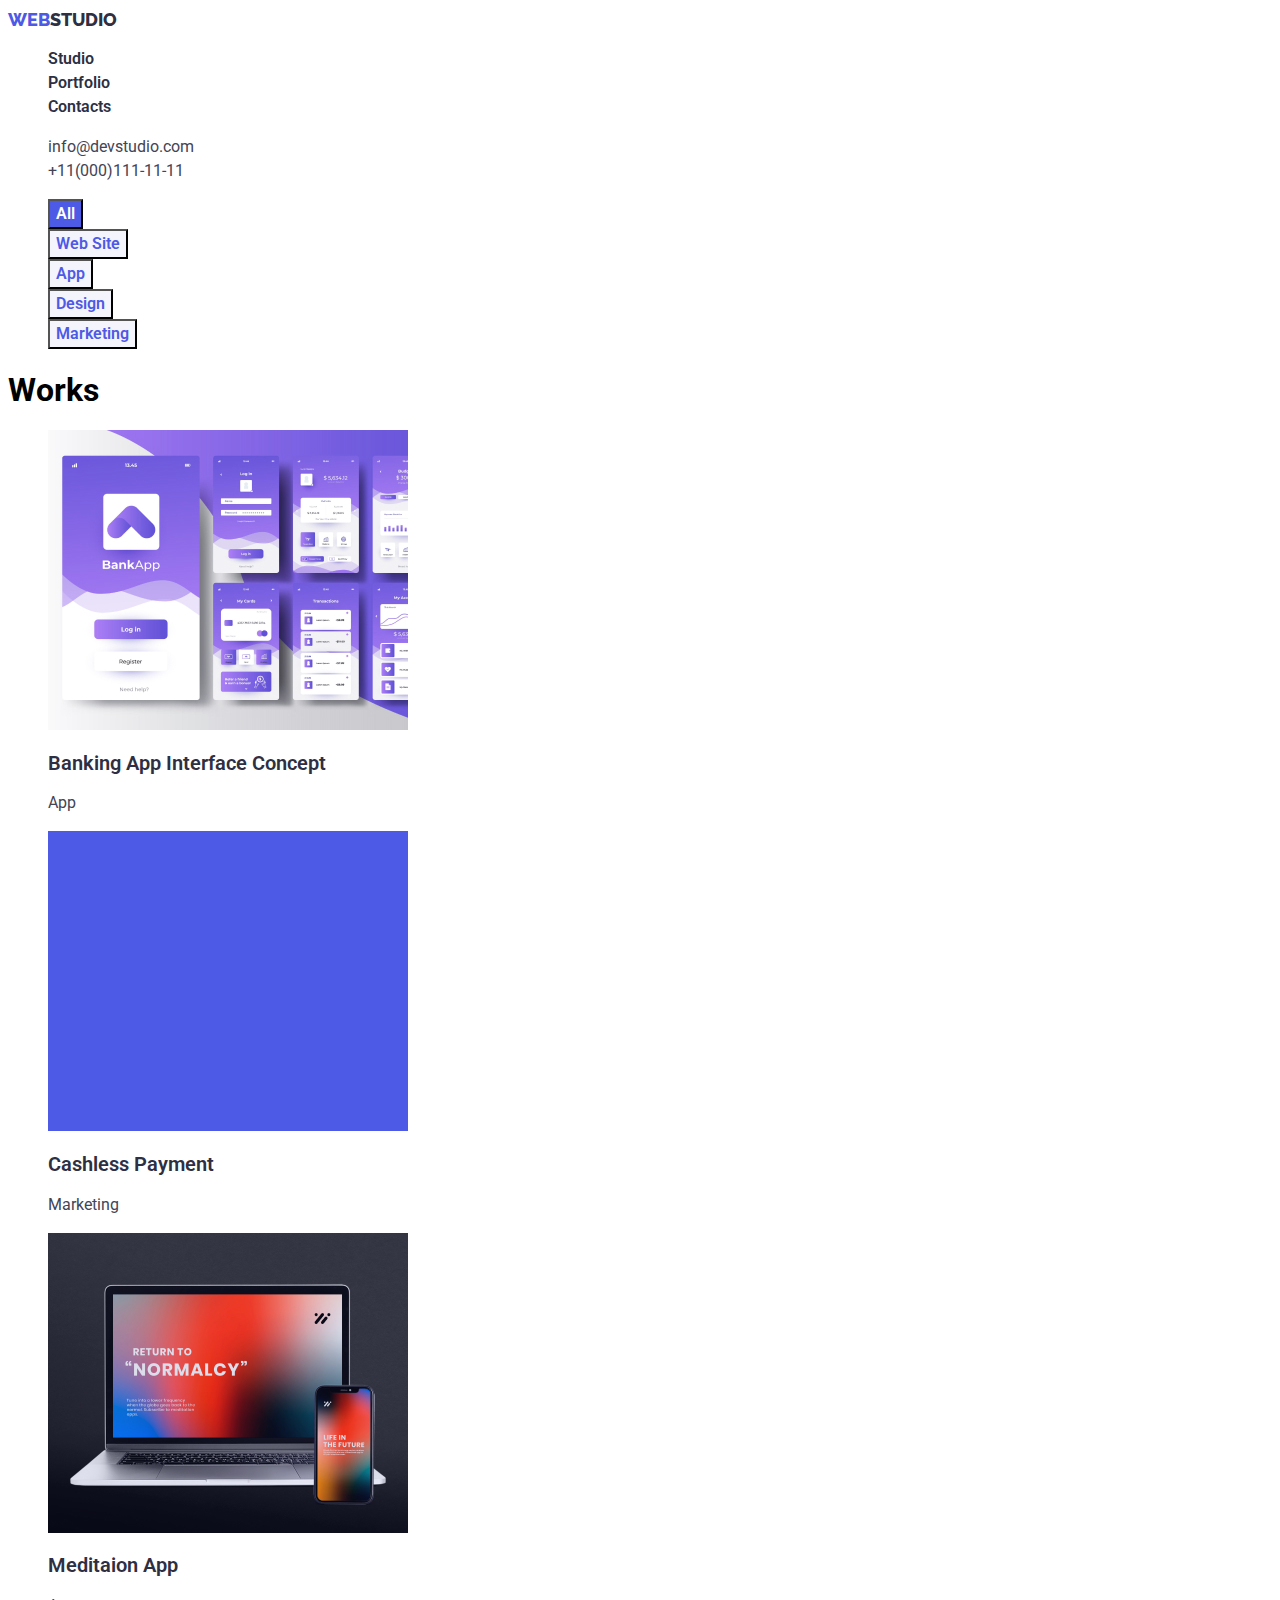
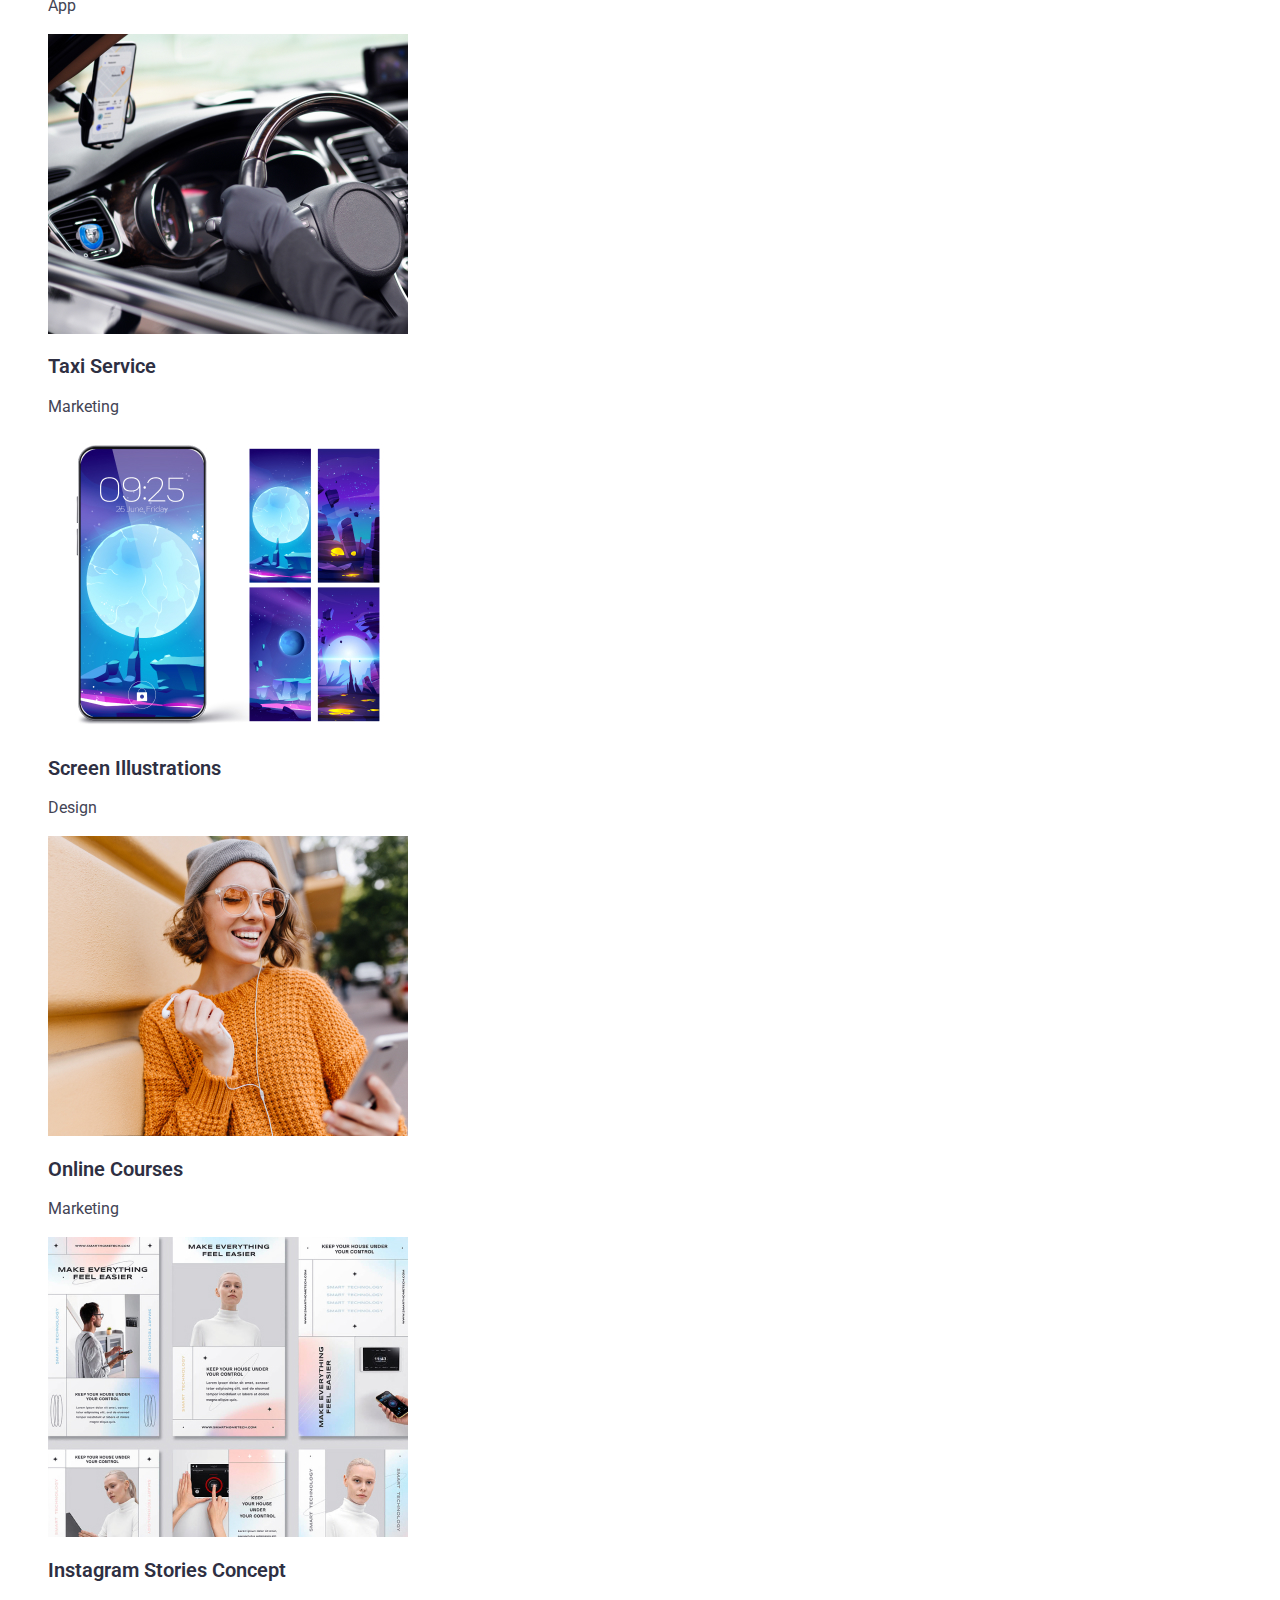
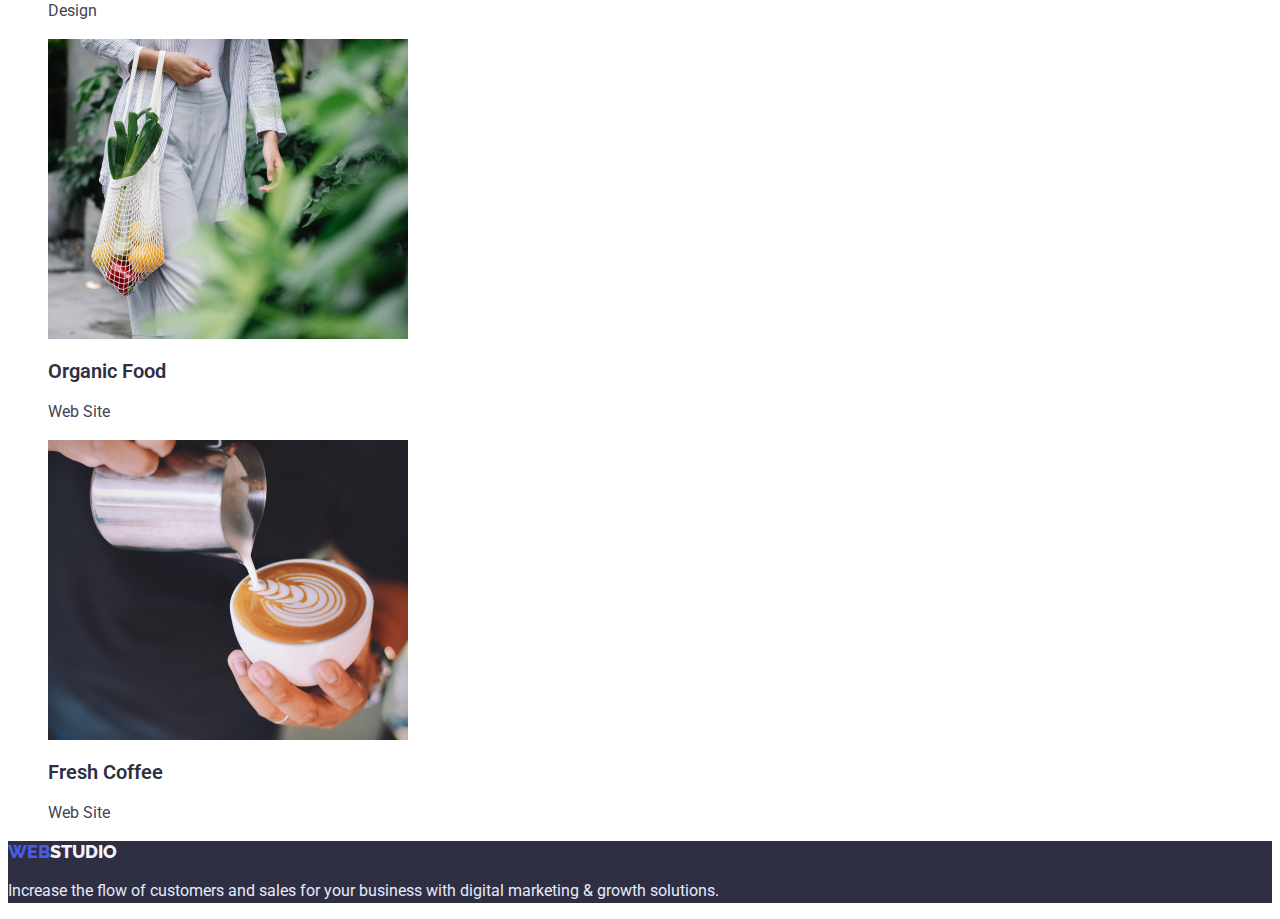
==== portfolio.html @ aa2f6802 "дз 3" ====
<!DOCTYPE html>
<html lang="en">
<head>
    <meta charset="UTF-8">
    <meta http-equiv="X-UA-Compatible" content="IE=edge">
    <meta name="viewport" content="width=device-width, initial-scale=1.0">
    <title>Document</title>
    <link href="https://fonts.googleapis.com/css2?family=Raleway:wght@800&family=Roboto:wght@400;500&display=swap" rel="stylesheet"/>
    <link rel="stylesheet" href="./css/styles.css"/>

</head>
<body>
<header class="header-list">
    <nav>
        <a href="#" class="logo-type"><span class="logos">WEB</span>STUDIO</a>
    <ul style="list-style-type:none">
        <li><a href="#" class="link">Studio</a></li>
        <li><a href="#" class="link">Portfolio</a></li>
        <li><a href="#" class="link">Contacts</a></li>
    </ul>
    </nav>

        <ul style="list-style-type:none">
            <li><a href="mailto:info@devstudio.com" class="e-mail">info@devstudio.com</a></li>
            <li><a href="tel:+11(000)111-11-11" class="phone">+11(000)111-11-11</a></li>
        </ul>   
</header>
<main>
    <section>
    <ul style="list-style-type:none">
        <li><button type="button" class="btn-all">All</button></li>
        <li><button type="button" class="btn">Web Site</button></li>
        <li><button type="button" class="btn">App</button></li>
        <li><button type="button" class="btn">Design</button></li>
        <li><button type="button" class="btn">Marketing</button></li>
    </ul>
    
        <h1>Works</h1>
        <ul style="list-style-type:none">
            <li> 
                <img src="./images2/1.jpg" alt="App" width="360">
                <h2 class="content">Banking App Interface Concept</h2>
                <p class="text-item">App</p>
            </li>
            <li>
                <img src="./images2/2.jpg" alt="Marketing" width="360">
                <h2 class="content">Cashless Payment</h2>
                <p class="text-item">Marketing</p>
            </li>
            <li>
                 <img src="./images2/3.jpg" alt="App" width="360">
                 <h2 class="content">Meditaion App</h2>
                 <p class="text-item">App</p>
            </li>
            <li><img src="./images2/4.jpg" alt="Marketing" width="360">
                 <h2 class="content">Taxi Service</h2>
                 <p class="text-item">Marketing</p>
            </li>
            <li>
                <img src="./images2/5.jpg" alt="Design" width="360">
                <h2 class="content">Screen Illustrations</h2>
                <p class="text-item">Design</p>
            </li>
            <li>
                <img src="./images2/6.jpg" alt="Marketing" width="360">
                <h2 class="content">Online Courses</h2>
                <p class="text-item">Marketing</p>
            </li>
            <li>
                <img src="./images2/7.jpg" alt="Design" width="360">
                <h2 class="content">Instagram Stories Concept</h2>
                <p class="text-item">Design</p>
            </li>
            <li>
                <img src="./images2/8.jpg" alt="Web Site" width="360">
                <h2 class="content">Organic Food</h2>
                <p class="text-item">Web Site</p>
            </li>
            <li>
                <img src="./images2/9.jpg" alt="Web Site" width="360">
                <h2 class="content">Fresh Coffee</h2>
                <p class="text-item">Web Site</p>
            </li>
        </ul>
    </section>
</main>
<footer class="footer-list">
    <a href="#" class="logo-studio"><span class="logo-web">WEB</span>STUDIO</a>
    <p class="logo-text">Increase the flow of customers and sales for your business with digital marketing & growth solutions.</p>
</footer> 
</body>
</html>
---- css/styles.css ----
:root{
    --NAVYBLUE: #2E2F42;
    --white: #FFFFFF;
    --iris: #4D5AE5;
    --slate: #434455;
    --CLOUD: #F4F4FD;
    --CORNFLOWER: #E7E9FC;
    --bly: #404BBF;
    }

body{
font-family: 'Roboto', sans-serif;
}

.subject{
background: var(--white);
}

.logo{
font-family: 'Raleway', sans-serif; 
font-weight: 800;
font-size: 18px;
line-height: 1.3;
color: var(--iris);
text-decoration: none;
}

.logo-link{
font-family: 'Raleway', sans-serif; 
font-weight: 800;
font-size: 18px;
line-height: 1.3;
color: var(--NAVYBLUE);
text-decoration: none;
}

.list{
font-weight: 600;
font-size: 16px;
line-height: 1.5;
color: var(--NAVYBLUE);
}

.list-studio{
text-decoration: none;
list-style-type: none;
}

.list-studio:hover,
.list-studio:focus{
color: var(--slate);
}

.list-studio:active{
color: var(--iris);
}

.list-portfolio{
text-decoration: none;  
}

.list-portfolio:hover,
.list-portfolio:focus{
color: var(--slate);
}

.list-portfolio:active{
color: var(--iris);
}

.list-contacts{
text-decoration: none;  
}

.list-contacts:hover,
.list-contacts:focus{
color: var(--slate);
}

.list-contacts:active{
color: var(--iris);
}

.mail{
font-size: 16px;
line-height: 1.5;
color: var(--slate);
text-decoration: none;
}

.mail:hover,
.mail:focus{
color: var(--slate);
}

.tel{
font-size: 16px;
line-height: 1.5;
color: var(--slate);
text-decoration: none;
}

.tel:hover,
.tel:focus{
color: var(--slate);
}

.heroy{
background: var(--NAVYBLUE);
}

.title{
background: var(--NAVYBLUE);
font-weight: 600;
font-size: 56px;
line-height: 1;
color: var(--white);
}

.button{
background: var(--iris);
font-family: 'Roboto';
font-weight: 600;
font-size: 16px;
line-height: 1.2;
color: var(--white);
cursor: pointer;
}

.button:hover,
.button:focus{
color: var(--iris);
}

.button:active{
color: var(--bly);
}

.item{
font-weight: 600;
font-size: 20px;
line-height: 1.2;
color: var(--NAVYBLUE);
}

.items{
font-size: 16px;
line-height: 1.5;
color: var(--slate);
}

.work{
font-weight: 600;
font-size: 36px;
line-height: 1.1;
color: var(--NAVYBLUE);
}

.we{
background: var(--CLOUD);
}

.comanda{
font-weight: 600;
font-size: 36px;
line-height: 1.1;
color: var(--NAVYBLUE);  
}

.comanda-we{
background: var(--white);
}

.name{
font-weight: 600;
font-size: 20px;
line-height: 1.2;
color: var(--NAVYBLUE);
}

.slogan{
font-size: 16px;
line-height: 1.5;
color: var(--slate); 
}

.footer{
background: var(--NAVYBLUE);
}

.logo-links{
font-family: 'Raleway', sans-serif; 
font-style: normal;
font-weight: 800;
font-size: 18px;
line-height: 1.2;
color: var(--CLOUD);
text-decoration: none; 
}

.text{
font-size: 16px;
line-height: 1.5;
color: var(--CORNFLOWER);   
}


.body{
font-family: 'Roboto', sans-serif; 
}

.header-list{
background: var(--white);
font-style: normal;
}

.logos{
font-family: 'Raleway', sans-serif; 
font-weight: 800;
font-size: 18px;
line-height: 1.3;
color: var(--iris);
text-decoration: none;
}

.logo-type{
font-family: 'Raleway', sans-serif;
font-weight: 800;
font-size: 18px;
line-height: 1.3;
color: var(--NAVYBLUE);
text-decoration: none;
}

.link{
font-weight: 600;
font-size: 16px;
line-height: 1.5;
color: var(--NAVYBLUE);
text-decoration: none;
}

.link:hover,
.link:focus{
color: var(--slate);
}

.link:active{
color: var(--iris);
}

.e-mail{
font-size: 16px;
line-height: 1.5;
color: var(--slate);
text-decoration: none;
}

.e-mail:hover,
.e-mail:focus{
color: var(--slate);
}

.phone{
font-size: 16px;
line-height: 1.5;
color: var(--slate);  
text-decoration: none;
}

.phone:hover,
.phone:focus{
color: var(--slate);
}

.btn-all{
background: var(--iris);
font-family: inherit;
font-weight: 600;
font-size: 16px;
line-height: 1.5;
color: var(--white);
cursor: pointer;
}

.btn-all:hover,
.btn-all:focus{
color: var(--iris);
}

.btn-all:active{
color: var(--bly);
}

.btn{
background: var(--CLOUD);
font-family: inherit;
font-weight: 600;
font-size: 16px;
line-height: 1.5;
color: var(--iris);
cursor: pointer;
}

.btn:hover,
.btn:focus{
color: var(--iris);
}

.btn:active{
color: var(--bly);
}

.content{
font-weight: 600;
font-size: 20px;
line-height: 1.2;
color: var(--NAVYBLUE);
}

.text-item{
font-size: 16px;
line-height: 1.5;
color: var(--slate);
}

.footer-list{
background: var(--NAVYBLUE);
}

.logo-web{
font-family: 'Raleway', sans-serif; 
font-weight: 800;
font-size: 18px;
line-height: 1.2;
color: var(--iris);
text-decoration: none;
}

.logo-studio{
font-family: 'Raleway', sans-serif; 
font-weight: 800;
font-size: 18px;
line-height: 1.2;
color: var(--CLOUD);
text-decoration: none;
}

.logo-text{
font-weight: 400;
font-size: 16px;
line-height: 1.5;
color: var(--CORNFLOWER); 
}
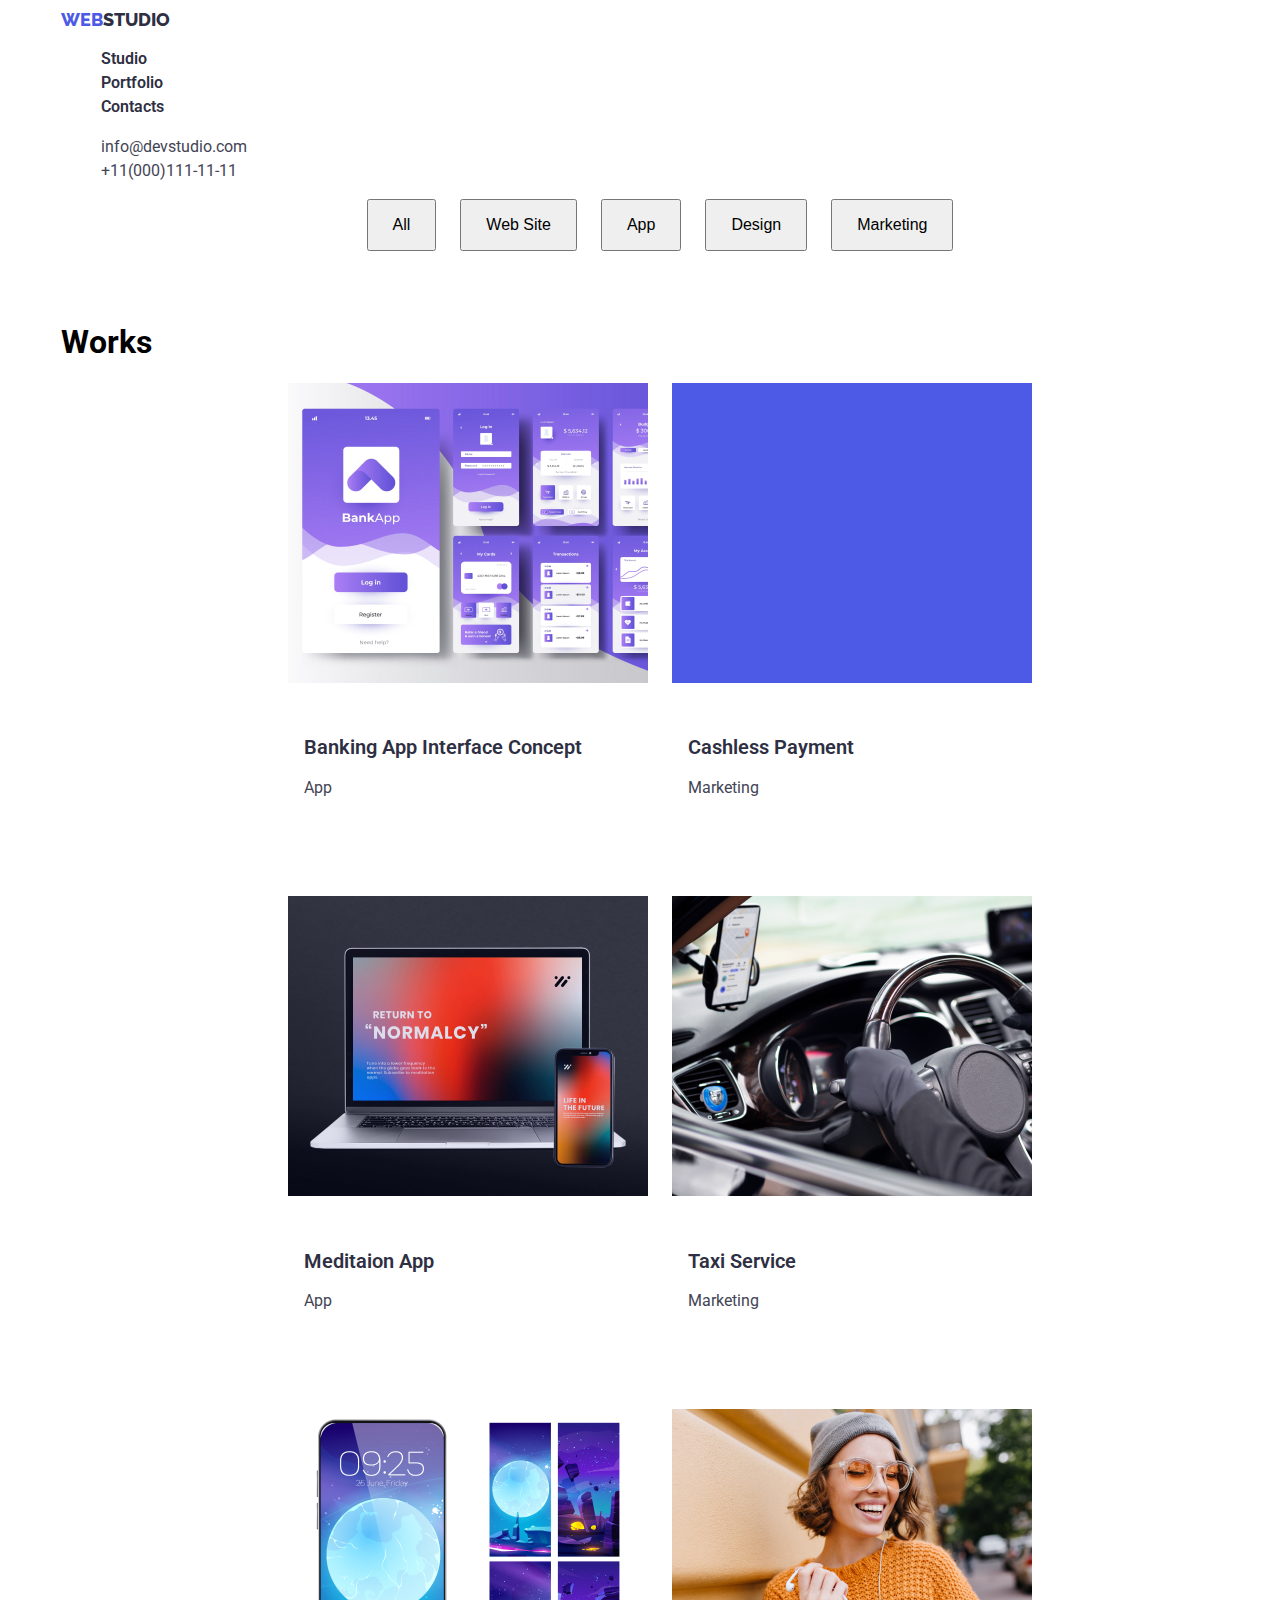
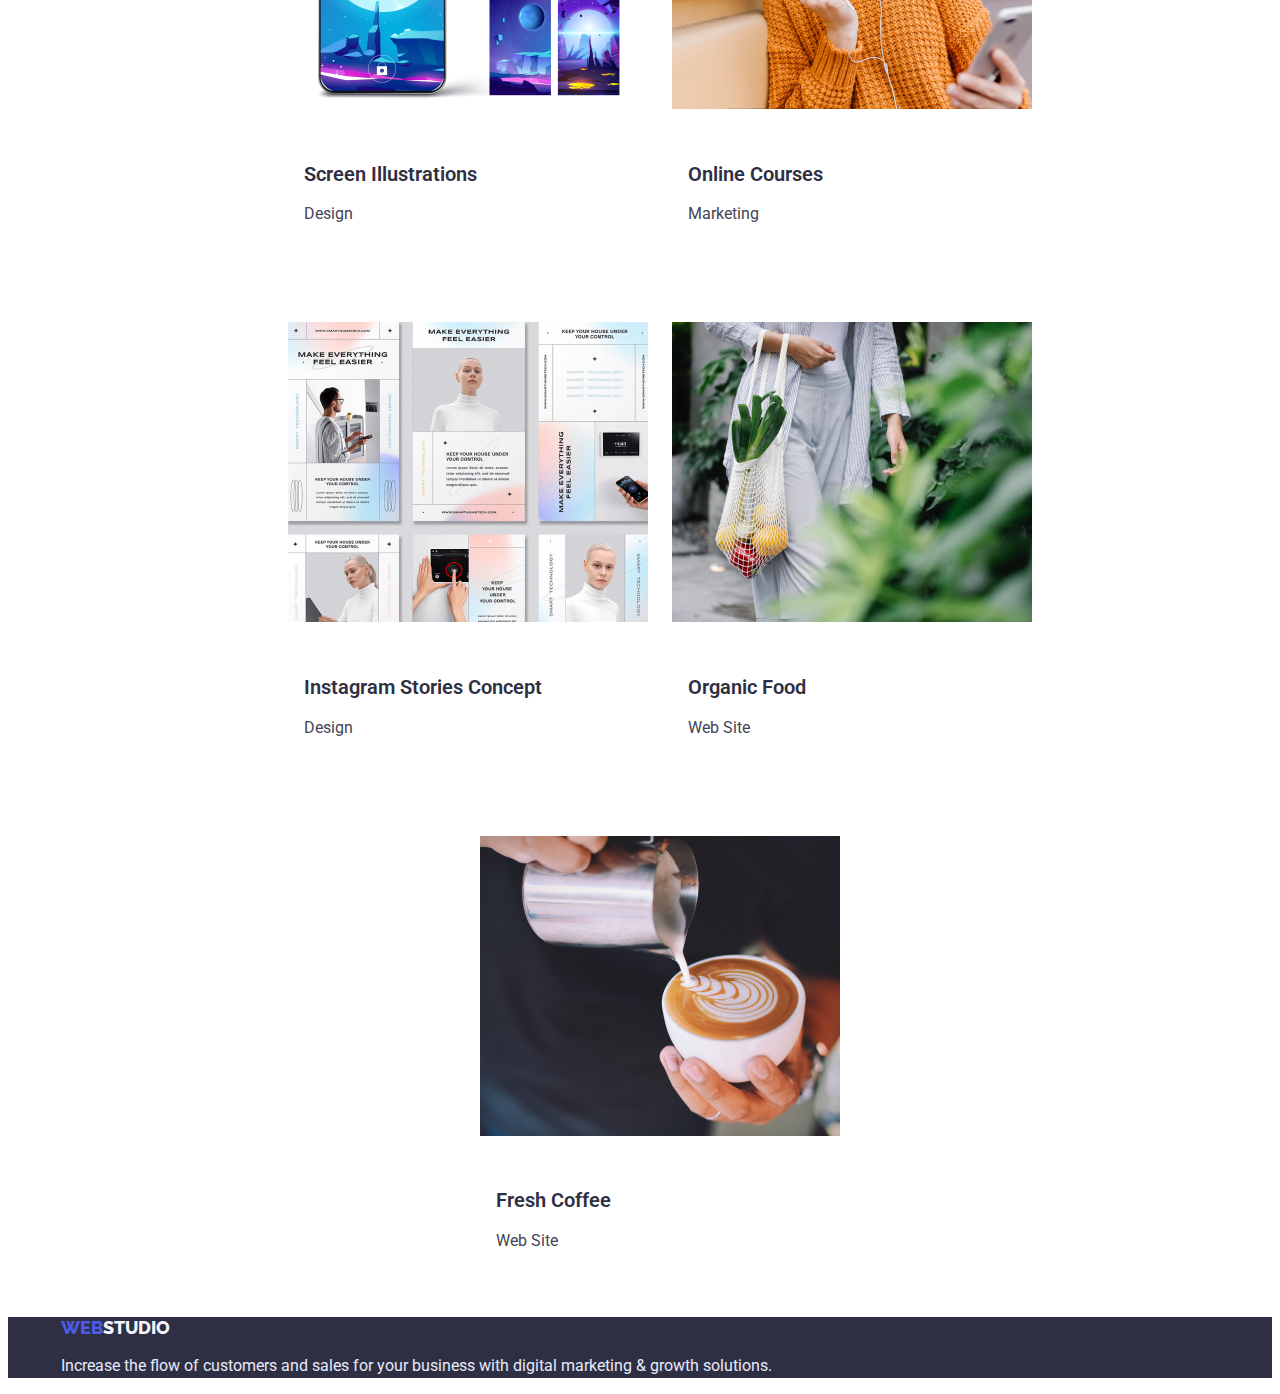
==== commit 0e3d2f8a: "дз3" ====
--- a/portfolio.html
+++ b/portfolio.html
@@ -11,6 +11,7 @@
 </head>
 <body>
 <header class="header-list">
+    <div class="container">
     <nav>
         <a href="#" class="logo-type"><span class="logos">WEB</span>STUDIO</a>
     <ul style="list-style-type:none">
@@ -24,69 +25,95 @@
             <li><a href="mailto:info@devstudio.com" class="e-mail">info@devstudio.com</a></li>
             <li><a href="tel:+11(000)111-11-11" class="phone">+11(000)111-11-11</a></li>
         </ul>   
+    </div> 
 </header>
 <main>
     <section>
-    <ul style="list-style-type:none">
-        <li><button type="button" class="btn-all">All</button></li>
-        <li><button type="button" class="btn">Web Site</button></li>
-        <li><button type="button" class="btn">App</button></li>
-        <li><button type="button" class="btn">Design</button></li>
-        <li><button type="button" class="btn">Marketing</button></li>
+    <div class="container">
+    <ul style="list-style-type:none" class="portfolio-btn_list">
+        <li class="portfolio-btn_item"><button type="button" class="portfolio-btn">All</button></li>
+        <li class="portfolio-btn_item"><button type="button" class="portfolio-btn">Web Site</button></li>
+        <li class="portfolio-btn_item"><button type="button" class="portfolio-btn">App</button></li>
+        <li class="portfolio-btn_item"><button type="button" class="portfolio-btn">Design</button></li>
+        <li class="portfolio-btn_item"><button type="button" class="portfolio-btn">Marketing</button></li>
     </ul>
     
         <h1>Works</h1>
-        <ul style="list-style-type:none">
-            <li> 
+        <ul style="list-style-type:none" class="portfolio-cards_list">
+            <li class="portfolio-cards_item"> 
                 <img src="./images2/1.jpg" alt="App" width="360">
+                <div class="portfolio-cards_box">
                 <h2 class="content">Banking App Interface Concept</h2>
                 <p class="text-item">App</p>
+            </div>
             </li>
-            <li>
+            <li class="portfolio-cards_item">
                 <img src="./images2/2.jpg" alt="Marketing" width="360">
+                <div class="portfolio-cards_box">
                 <h2 class="content">Cashless Payment</h2>
                 <p class="text-item">Marketing</p>
+            </div>
             </li>
-            <li>
+            <li class="portfolio-cards_item">
                  <img src="./images2/3.jpg" alt="App" width="360">
+                 <div class="portfolio-cards_box">
                  <h2 class="content">Meditaion App</h2>
                  <p class="text-item">App</p>
+                </div>
             </li>
-            <li><img src="./images2/4.jpg" alt="Marketing" width="360">
+            <li class="portfolio-cards_item">
+                <img src="./images2/4.jpg" alt="Marketing" width="360">
+                <div class="portfolio-cards_box">
                  <h2 class="content">Taxi Service</h2>
                  <p class="text-item">Marketing</p>
+                </div>
             </li>
-            <li>
+            <li class="portfolio-cards_item">
                 <img src="./images2/5.jpg" alt="Design" width="360">
+                <div class="portfolio-cards_box">
                 <h2 class="content">Screen Illustrations</h2>
                 <p class="text-item">Design</p>
+            </div>
             </li>
-            <li>
+            <li class="portfolio-cards_item">
                 <img src="./images2/6.jpg" alt="Marketing" width="360">
+                <div class="portfolio-cards_box">
                 <h2 class="content">Online Courses</h2>
                 <p class="text-item">Marketing</p>
+            </div>
             </li>
-            <li>
+            <li class="portfolio-cards_item">
                 <img src="./images2/7.jpg" alt="Design" width="360">
+                <div class="portfolio-cards_box">
                 <h2 class="content">Instagram Stories Concept</h2>
                 <p class="text-item">Design</p>
+            </div>
             </li>
-            <li>
+            <li class="portfolio-cards_item">
                 <img src="./images2/8.jpg" alt="Web Site" width="360">
+                <div class="portfolio-cards_box">
                 <h2 class="content">Organic Food</h2>
                 <p class="text-item">Web Site</p>
+            </div> 
             </li>
-            <li>
+            <li class="portfolio-cards_item">
                 <img src="./images2/9.jpg" alt="Web Site" width="360">
+                <div class="portfolio-cards_box">
                 <h2 class="content">Fresh Coffee</h2>
                 <p class="text-item">Web Site</p>
+            </div>
             </li>
         </ul>
+    </div>
     </section>
 </main>
 <footer class="footer-list">
+    <div class="container">
+    <div class="footer-logo_box">
     <a href="#" class="logo-studio"><span class="logo-web">WEB</span>STUDIO</a>
     <p class="logo-text">Increase the flow of customers and sales for your business with digital marketing & growth solutions.</p>
+</div>
+</div>
 </footer> 
 </body>
 </html>--- a/css/styles.css
+++ b/css/styles.css
@@ -16,6 +16,8 @@
 background: var(--white);
 }
 
+
+
 .logo{
 font-family: 'Raleway', sans-serif; 
 font-weight: 800;
@@ -26,6 +28,7 @@
 }
 
 .logo-link{
+display: block;
 font-family: 'Raleway', sans-serif; 
 font-weight: 800;
 font-size: 18px;
@@ -224,6 +227,7 @@
 }
 
 .logo-type{
+display: block;
 font-family: 'Raleway', sans-serif;
 font-weight: 800;
 font-size: 18px;
@@ -351,4 +355,48 @@
 font-size: 16px;
 line-height: 1.5;
 color: var(--CORNFLOWER); 
-}+}
+
+.section-page{
+padding-top: 96px;
+padding-bottom: 120px;
+}
+
+.container{
+width: 1158px;
+padding: 0 15px;
+margin: 0  auto;
+}
+
+.portfolio-btn_list{
+display: flex;
+justify-content: center;
+ gap: 24px;
+margin-bottom: 72px;
+}
+
+.portfolio-btn_item{
+
+}
+
+.portfolio-btn{
+    line-height: 1.5;
+    font-size: 16px;
+    padding: 12px 24px;
+}
+
+.portfolio-cards_list{
+display: flex;
+justify-content: center;
+column-gap: 24px;
+row-gap: 48px;
+flex-wrap: wrap;
+}
+
+.portfolio-cards_item{
+flex-basis: calc ( (100% - 2 * 24px) / 3);  
+}
+
+.portfolio-cards_box{
+padding: 32px 16px;
+}
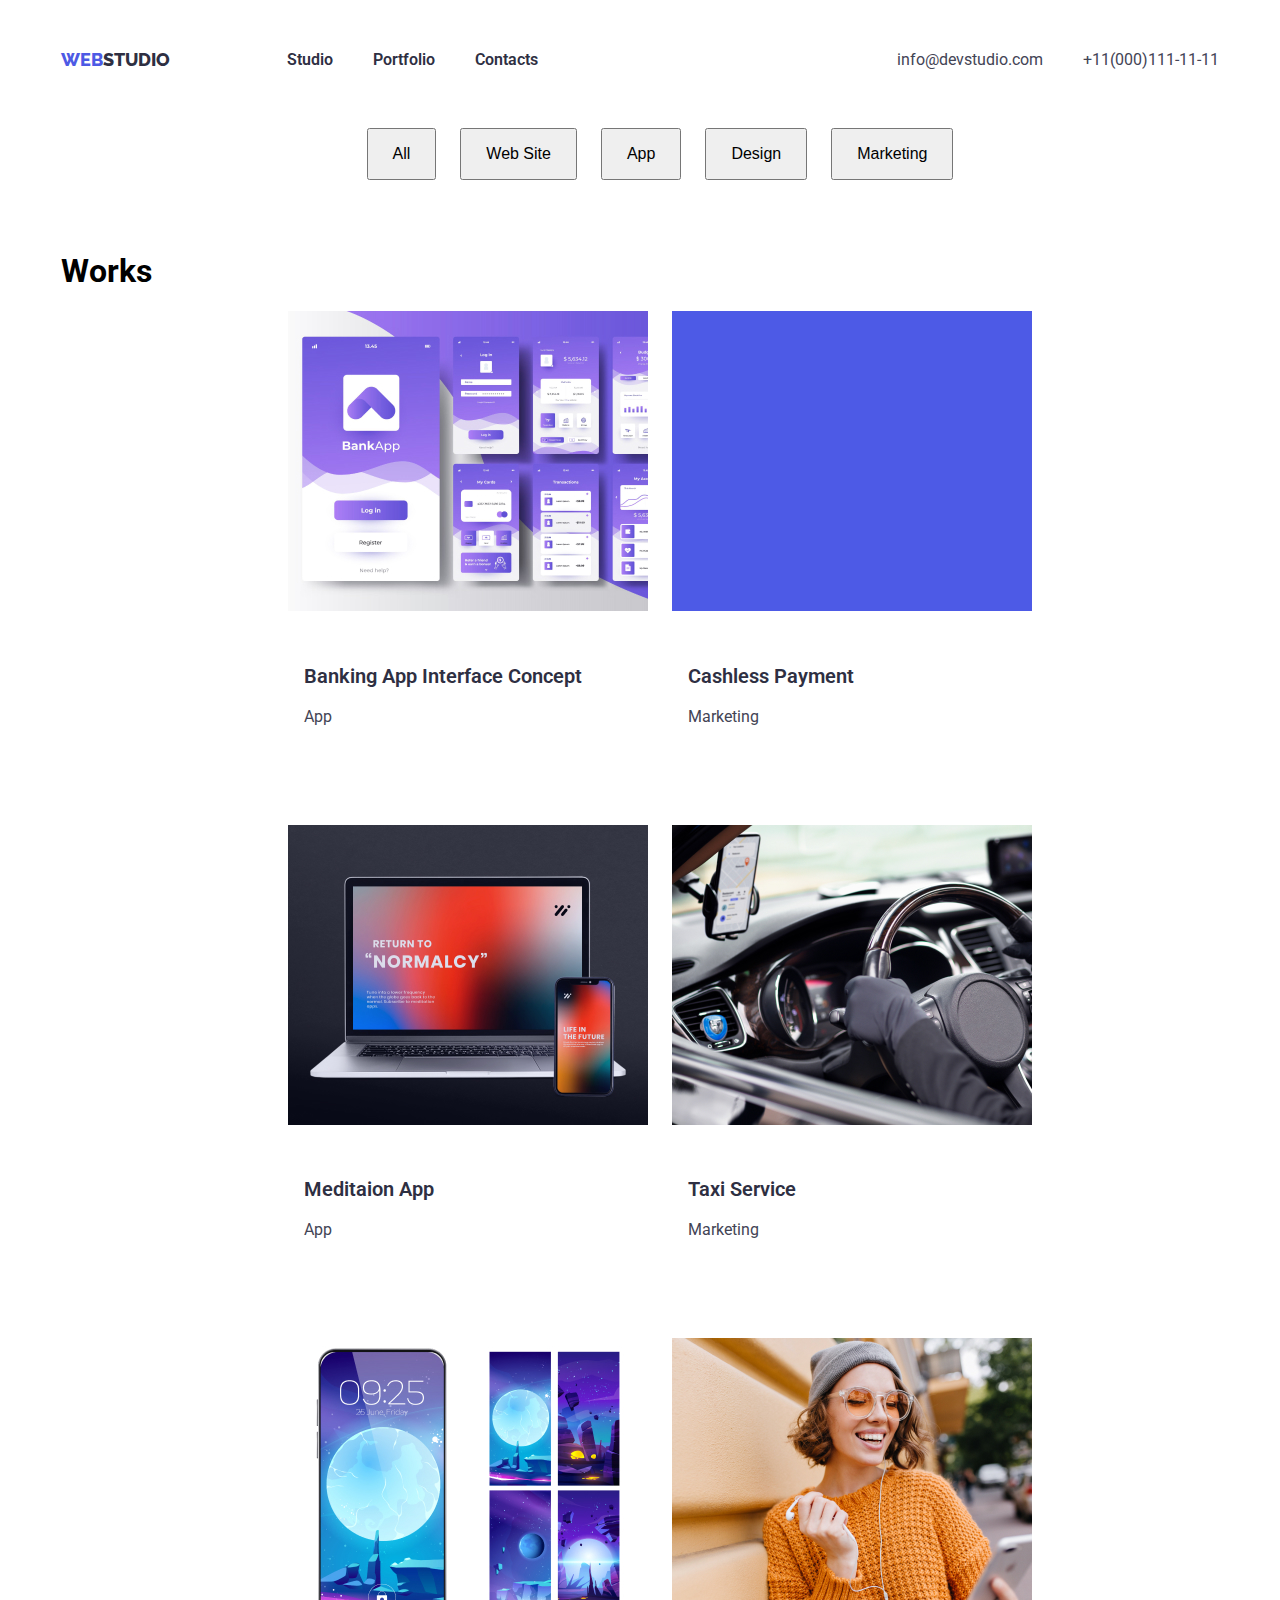
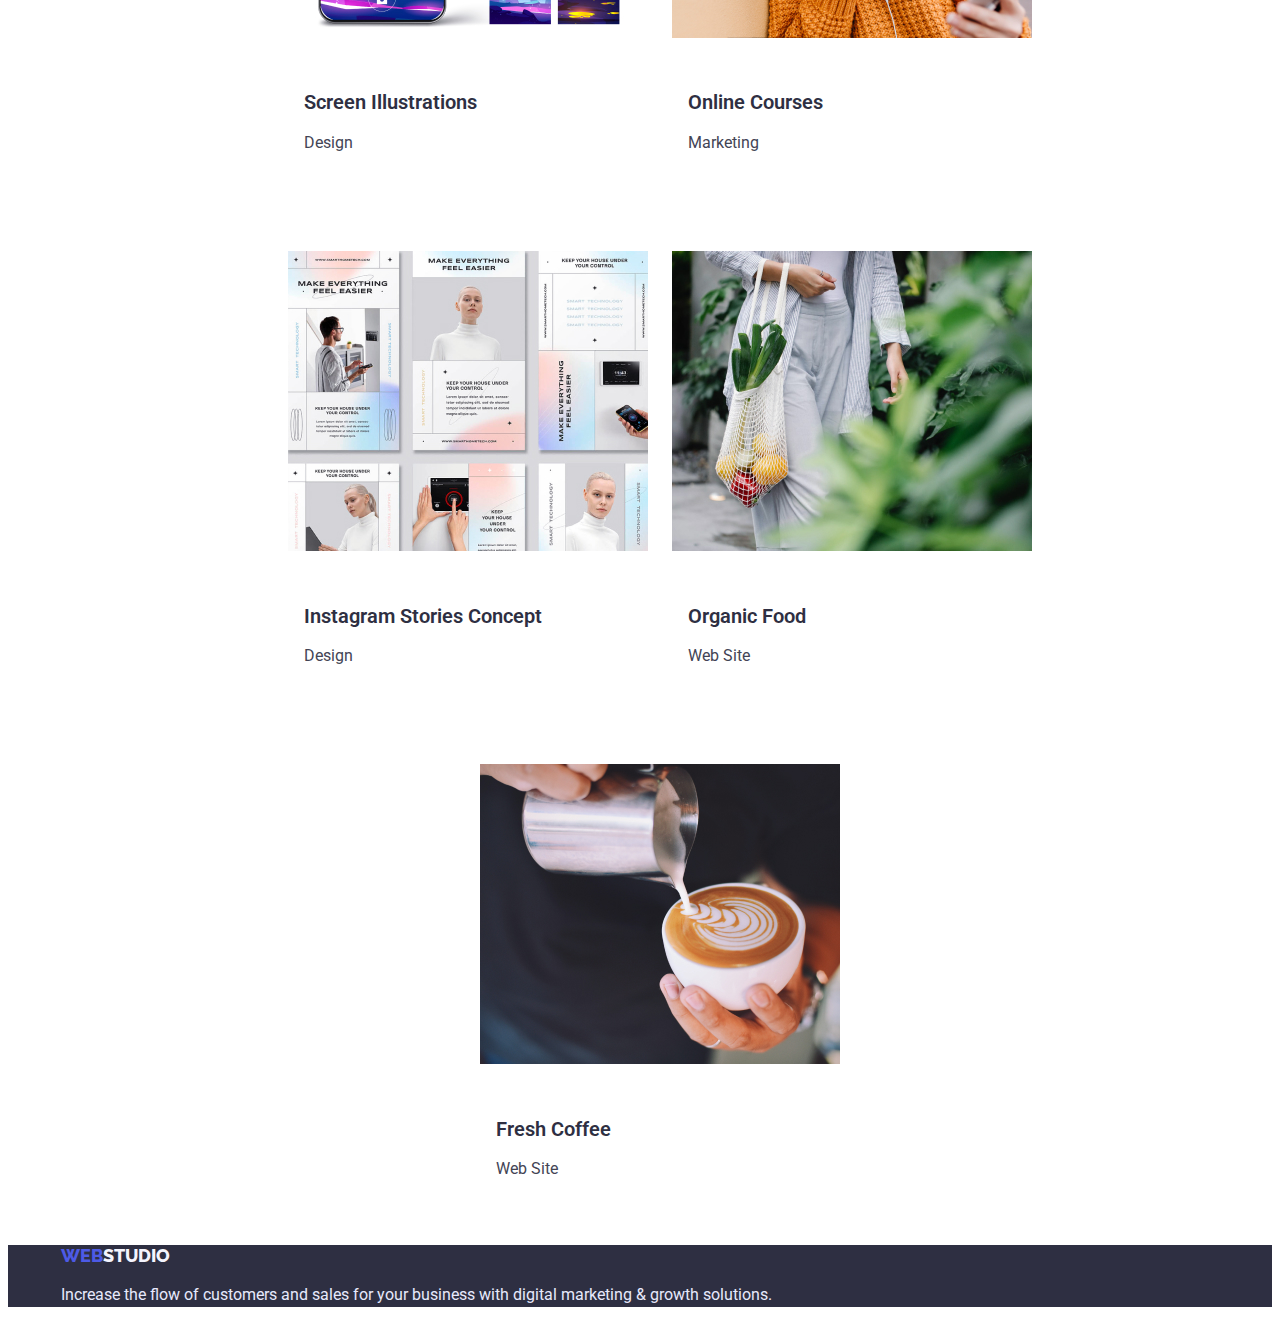
==== commit 0634d4c0: "дз3 1 і 2 сторінка" ====
--- a/portfolio.html
+++ b/portfolio.html
@@ -6,25 +6,25 @@
     <meta name="viewport" content="width=device-width, initial-scale=1.0">
     <title>Document</title>
     <link href="https://fonts.googleapis.com/css2?family=Raleway:wght@800&family=Roboto:wght@400;500&display=swap" rel="stylesheet"/>
+    <link rel="stylesheet" href="https://cdnjs.cloudflare.com/ajax/libs/modern-normalize/1.1.0/modern-normalize.min.css" integrity="sha512-wpPYUAdjBVSE4KJnH1VR1HeZfpl1ub8YT/NKx4PuQ5NmX2tKuGu6U/JRp5y+Y8XG2tV+wKQpNHVUX03MfMFn9Q==" crossorigin="anonymous" referrerpolicy="no-referrer" />
     <link rel="stylesheet" href="./css/styles.css"/>
 
 </head>
 <body>
-<header class="header-list">
+<header class="header-list_one">
     <div class="container">
-    <nav>
+    <nav class="container-main_nav">
         <a href="#" class="logo-type"><span class="logos">WEB</span>STUDIO</a>
-    <ul style="list-style-type:none">
-        <li><a href="#" class="link">Studio</a></li>
-        <li><a href="#" class="link">Portfolio</a></li>
-        <li><a href="#" class="link">Contacts</a></li>
+    <ul style="list-style-type:none" class="header-list">
+        <li class="heder-list_item"><a href="#" class="link">Studio</a></li>
+        <li class="heder-list_item"><a href="#" class="link">Portfolio</a></li>
+        <li class="heder-list_item"><a href="#" class="link">Contacts</a></li>
     </ul>
-    </nav>
-
-        <ul style="list-style-type:none">
-            <li><a href="mailto:info@devstudio.com" class="e-mail">info@devstudio.com</a></li>
-            <li><a href="tel:+11(000)111-11-11" class="phone">+11(000)111-11-11</a></li>
-        </ul>   
+        <ul style="list-style-type:none" class="header-listt">
+            <li  class="heder-listt_item"><a href="mailto:info@devstudio.com" class="e-mail">info@devstudio.com</a></li>
+            <li class="heder-listt_item"><a href="tel:+11(000)111-11-11" class="phone">+11(000)111-11-11</a></li>
+        </ul>  
+    </nav>  
     </div> 
 </header>
 <main>
--- a/css/styles.css
+++ b/css/styles.css
@@ -357,9 +357,73 @@
 color: var(--CORNFLOWER); 
 }
 
+/* one page */ 
+
 .section-page{
 padding-top: 96px;
 padding-bottom: 120px;
+}
+
+.list{
+    display: flex;
+    margin-left: 77px; 
+}
+
+.header-list_items{
+    margin-right: 40px; 
+    display: block; 
+    padding-top: 24px;
+    padding-bottom: 24px;   
+}
+
+.header-list_items:last-child{
+margin-right: 0;
+}
+
+.subject-list{
+    display: flex;
+    margin-left: auto;  
+}
+
+.subject-list .subject-list_item + .subject-list_item {
+    margin-left: 40px;
+}
+
+.container-main_navi{
+    display: flex;
+    align-items: center; 
+}
+
+/* two page */
+
+.header-list{
+display: flex;
+margin-left: 77px;
+}
+
+.heder-list_item{
+  margin-right: 40px; 
+  display: block; 
+  padding-top: 24px;
+  padding-bottom: 24px;
+}
+
+.heder-list_item:last-child{
+margin-right: 0;
+}
+
+.header-listt{
+    display: flex;
+    margin-left: auto;
+}
+
+.header-listt .heder-listt_item + .heder-listt_item {
+margin-left: 40px;
+} 
+
+.container-main_nav{
+display: flex;
+align-items: center;
 }
 
 .container{
@@ -400,3 +464,11 @@
 .portfolio-cards_box{
 padding: 32px 16px;
 }
+
+.footer-logo_box{
+    justify-content: flex-start;
+}
+
+.logo-text{
+margin-top: 16px;
+}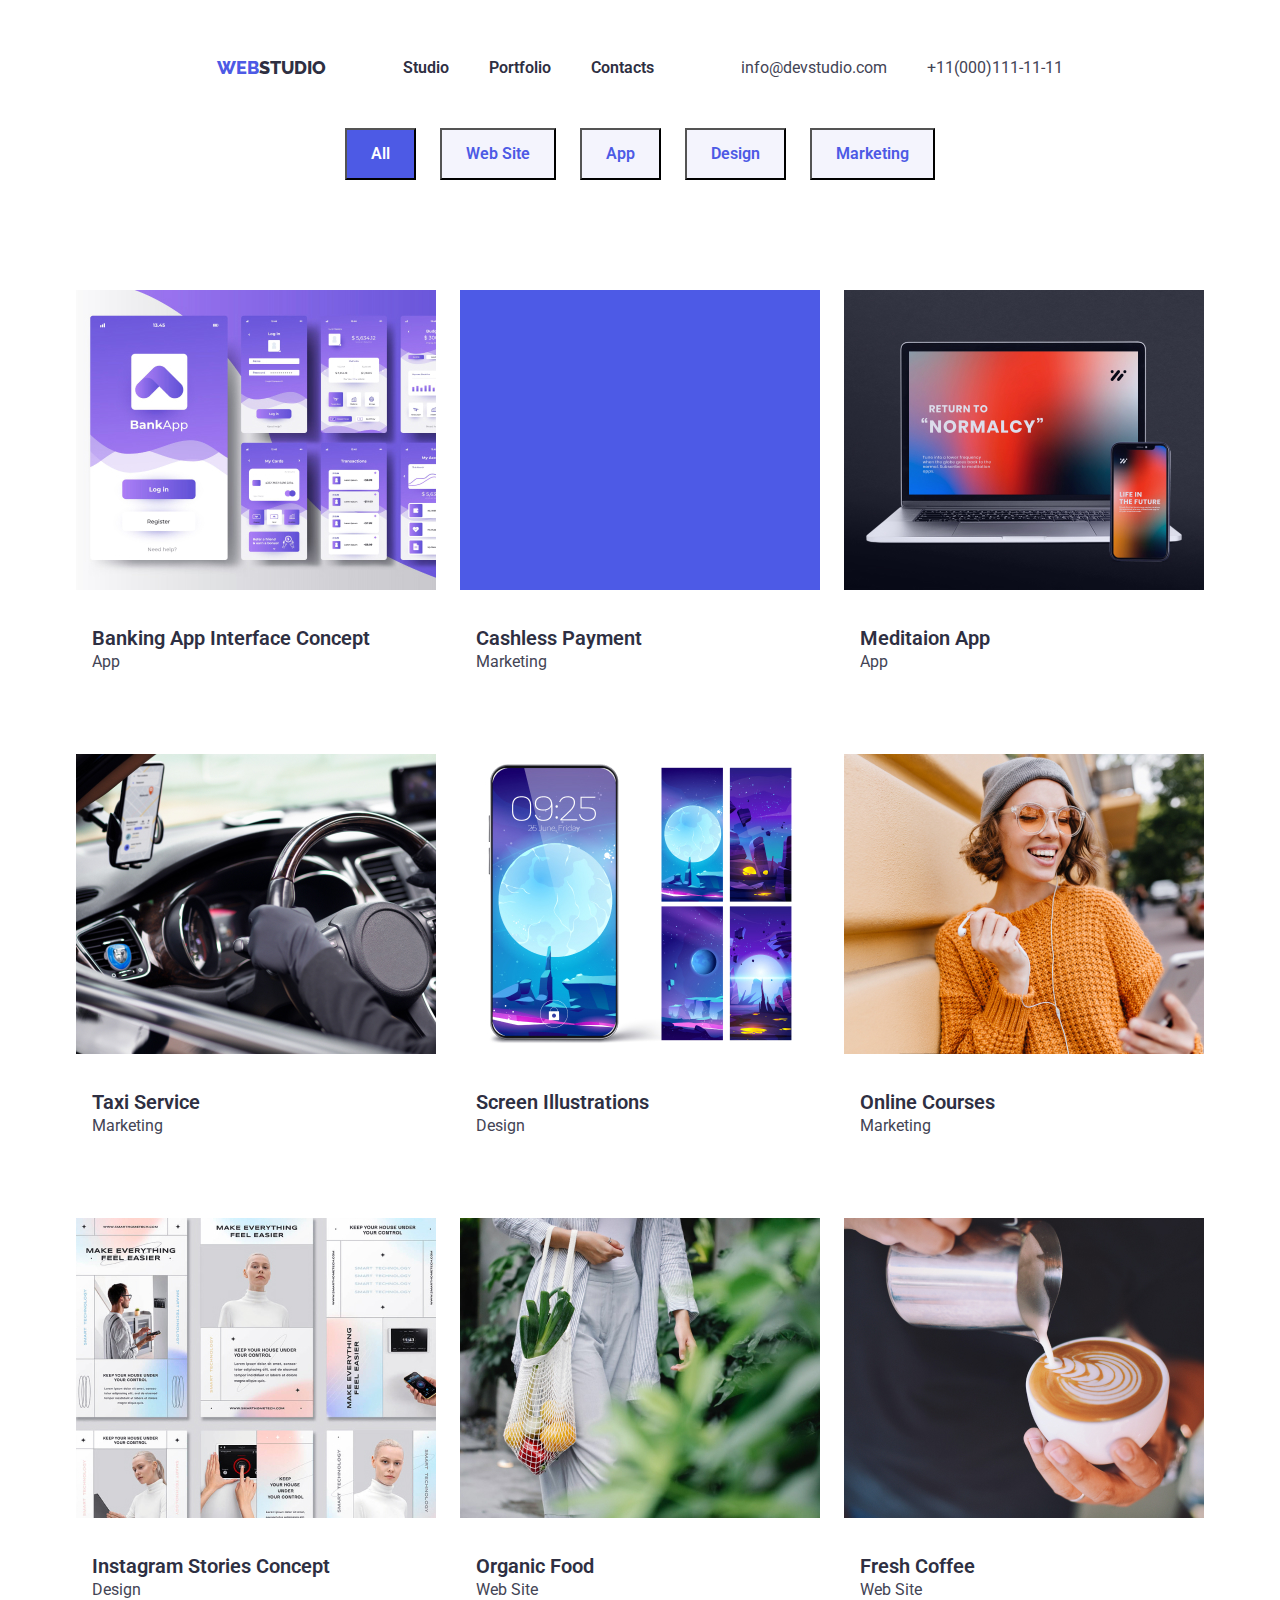
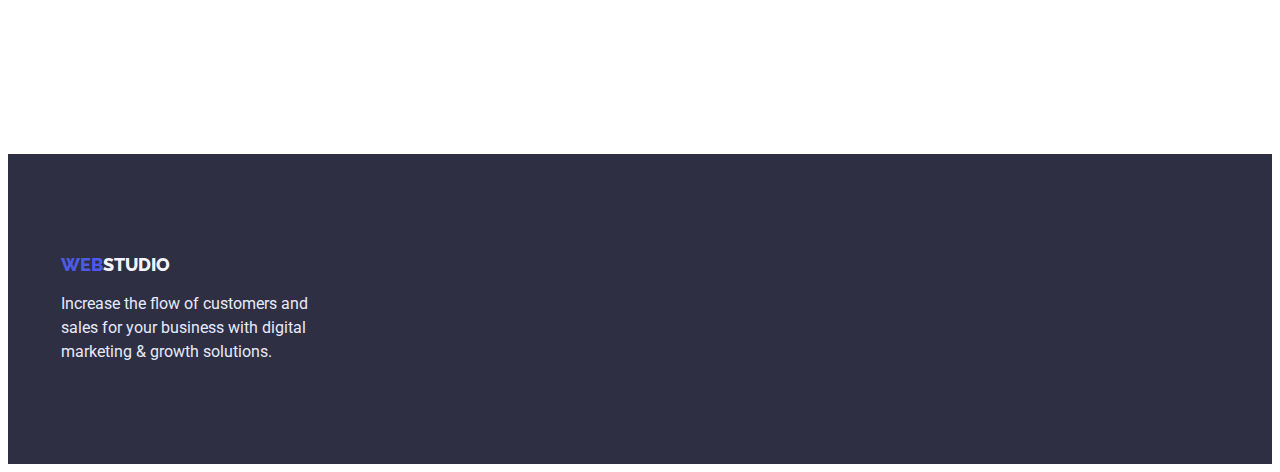
==== commit 0c31b236: "дз доопрацювання" ====
--- a/portfolio.html
+++ b/portfolio.html
@@ -31,14 +31,14 @@
     <section>
     <div class="container">
     <ul style="list-style-type:none" class="portfolio-btn_list">
-        <li class="portfolio-btn_item"><button type="button" class="portfolio-btn">All</button></li>
+        <li class="portfolio-btn_item"><button type="button" class="portfolio-btn-all"> <span class="portfolio-all">All</span> </button></li>
         <li class="portfolio-btn_item"><button type="button" class="portfolio-btn">Web Site</button></li>
         <li class="portfolio-btn_item"><button type="button" class="portfolio-btn">App</button></li>
         <li class="portfolio-btn_item"><button type="button" class="portfolio-btn">Design</button></li>
         <li class="portfolio-btn_item"><button type="button" class="portfolio-btn">Marketing</button></li>
     </ul>
     
-        <h1>Works</h1>
+        <h1 class="visually-hidden">Works</h1>
         <ul style="list-style-type:none" class="portfolio-cards_list">
             <li class="portfolio-cards_item"> 
                 <img src="./images2/1.jpg" alt="App" width="360">
--- a/css/styles.css
+++ b/css/styles.css
@@ -108,7 +108,7 @@
 color: var(--slate);
 }
 
-.heroy{
+.hero{
 background: var(--NAVYBLUE);
 }
 
@@ -122,13 +122,17 @@
 
 .button{
 background: var(--iris);
-font-family: 'Roboto';
-font-weight: 600;
-font-size: 16px;
-line-height: 1.2;
-color: var(--white);
 cursor: pointer;
 }
+
+.button-text{
+    font-family: 'Roboto';
+    font-weight: 600;
+    font-size: 16px;
+    line-height: 1.2;
+    color: var(--white);  
+}
+
 
 .button:hover,
 .button:focus{
@@ -190,6 +194,9 @@
 .footer{
 background: var(--NAVYBLUE);
 }
+
+
+/* 02*/
 
 .logo-links{
 font-family: 'Raleway', sans-serif; 
@@ -207,7 +214,6 @@
 color: var(--CORNFLOWER);   
 }
 
-
 .body{
 font-family: 'Roboto', sans-serif; 
 }
@@ -227,7 +233,6 @@
 }
 
 .logo-type{
-display: block;
 font-family: 'Raleway', sans-serif;
 font-weight: 800;
 font-size: 18px;
@@ -277,7 +282,12 @@
 color: var(--slate);
 }
 
-.btn-all{
+.portfolio-all{
+color: var(--white);
+}
+
+
+.portfolio-btn-all{
 background: var(--iris);
 font-family: inherit;
 font-weight: 600;
@@ -287,16 +297,16 @@
 cursor: pointer;
 }
 
-.btn-all:hover,
-.btn-all:focus{
-color: var(--iris);
-}
-
-.btn-all:active{
+.portfolio-btn-all:hover,
+.portfolio-btn-all:focus{
+color: var(--iris);
+}
+
+.portfolio-btn-all:active{
 color: var(--bly);
 }
 
-.btn{
+.portfolio-btn{
 background: var(--CLOUD);
 font-family: inherit;
 font-weight: 600;
@@ -306,12 +316,12 @@
 cursor: pointer;
 }
 
-.btn:hover,
-.btn:focus{
-color: var(--iris);
-}
-
-.btn:active{
+.portfolio-btn:hover,
+.portfolio-btn:focus{
+color: var(--iris);
+}
+
+.portfolio-btn:active{
 color: var(--bly);
 }
 
@@ -357,16 +367,47 @@
 color: var(--CORNFLOWER); 
 }
 
-/* one page */ 
+
+/* general conteiner/section-page for two pages*/
+
+h1,
+h2,
+h3,
+p {
+	margin: 0;
+}
+
+ul {
+	list-style: none;
+	padding-left: 0;
+	margin: 0;
+}
+
+.container{
+width: 1158px;
+padding: 0 15px;
+margin: 0  auto;
+}
 
 .section-page{
 padding-top: 96px;
 padding-bottom: 120px;
 }
 
+
+/* one page */ 
+
+.logo-link{
+    display: block; 
+    padding-top: 24px;
+    padding-bottom: 24px; 
+}
+
 .list{
-    display: flex;
-    margin-left: 77px; 
+display: flex; 
+padding-top: 24px;
+padding-bottom: 24px;
+margin-left: 77px;
 }
 
 .header-list_items{
@@ -382,8 +423,18 @@
 
 .subject-list{
     display: flex;
-    margin-left: auto;  
-}
+    padding-top: 24px;
+    padding-bottom: 24px;
+    margin-left: auto;
+}
+
+.subject-list_item{
+    margin-right: 40px; 
+    display: block; 
+    padding-top: 24px;
+    padding-bottom: 24px;
+}
+
 
 .subject-list .subject-list_item + .subject-list_item {
     margin-left: 40px;
@@ -392,29 +443,138 @@
 .container-main_navi{
     display: flex;
     align-items: center; 
-}
+    margin-right: 156px;
+    margin-left: 156px;
+}
+
+.hero{
+    text-align: center;
+}
+
+.title-button{
+    padding-top: 192px;
+    padding-bottom: 192px;
+    margin-right: auto;
+  margin-left: auto;
+  width: 492px;
+}
+
+.title{
+    display: block;
+}
+
+.button{
+display: inline-block;  
+padding: 16px 32px;
+border: none;
+margin-top: 48px;
+}
+
+.visually-hidden{
+visibility: hidden;  
+}
+
+.about-us{
+display: flex;
+justify-content: center;
+gap: 24px;
+padding-top: 120px;
+padding-bottom: 120px;
+}
+
+.about-us_item{
+ width: 264px;
+}
+
+.work{
+text-align: center;
+}
+
+.work-list{
+display: flex;
+justify-content: center;
+padding-bottom: 120px;
+gap: 24px;
+}
+
+.work-list_item{
+ margin-top: 72px;
+margin-bottom: 120px;
+}
+
+
+.comanda{
+text-align: center; 
+padding-top: 120px; 
+}
+
+.comanda-list{
+display: flex;
+gap: 24px;
+margin-top: 72px;
+}
+
+.comanda-we{
+    margin-bottom: 120px;
+}
+
+.comanda-we_item{
+padding-top: 32px;
+padding-bottom: 64px;
+padding-left: 64px;
+padding-right: 64px;
+}
+
+
+.footer{
+    padding-top: 100px;
+    padding-bottom: 100px;
+}
+
+.footer-logo_links{
+ width: 264px;
+display: flex;
+flex-wrap: wrap; 
+}
+
+.text{
+margin-top: 16px;
+}
+
+
+
+
 
 /* two page */
 
+.logo-type{
+display: block;
+}
+
 .header-list{
 display: flex;
+padding-top: 24px;
+padding-bottom: 24px;
 margin-left: 77px;
 }
 
 .heder-list_item{
-  margin-right: 40px; 
-  display: block; 
-  padding-top: 24px;
-  padding-bottom: 24px;
-}
+margin-right: 40px; 
+display: block; 
+padding-top: 24px;
+padding-bottom: 24px;
+}
+
 
 .heder-list_item:last-child{
 margin-right: 0;
 }
 
 .header-listt{
-    display: flex;
-    margin-left: auto;
+display: flex;
+padding-top: 24px;
+padding-bottom: 24px;
+margin-left: auto;
 }
 
 .header-listt .heder-listt_item + .heder-listt_item {
@@ -424,18 +584,14 @@
 .container-main_nav{
 display: flex;
 align-items: center;
-}
-
-.container{
-width: 1158px;
-padding: 0 15px;
-margin: 0  auto;
+margin-left: 156px;
+margin-right: 156px;
 }
 
 .portfolio-btn_list{
 display: flex;
 justify-content: center;
- gap: 24px;
+gap: 24px;
 margin-bottom: 72px;
 }
 
@@ -443,32 +599,60 @@
 
 }
 
-.portfolio-btn{
+.portfolio-btn-all{
     line-height: 1.5;
     font-size: 16px;
     padding: 12px 24px;
 }
 
+.portfolio-btn{
+line-height: 1.5;
+font-size: 16px;
+padding: 12px 24px;
+}
+
 .portfolio-cards_list{
 display: flex;
 justify-content: center;
-column-gap: 24px;
-row-gap: 48px;
 flex-wrap: wrap;
 }
 
 .portfolio-cards_item{
-flex-basis: calc ( (100% - 2 * 24px) / 3);  
-}
+display: block;
+margin-right: 24px;
+margin-bottom: 48px;
+}
+
+.portfolio-cards_item:nth-child(3n) {
+margin-right: 0;
+}
+
+.portfolio-cards_item:nth-last-child(-n + 3){
+margin-bottom: 120px;
+}
+
+/*.portfolio-cards_item{
+    flex-basis: calc ( (100% - 2 * 24px) / 3);  
+    }*/
+
+
 
 .portfolio-cards_box{
 padding: 32px 16px;
+
+}
+
+.footer-list{
+    padding-top: 100px;
+    padding-bottom: 100px;
 }
 
 .footer-logo_box{
-    justify-content: flex-start;
-}
-
-.logo-text{
+    width: 264px;
+    display: flex;
+    flex-wrap: wrap; 
+}
+
+.logo-text{ 
 margin-top: 16px;
 }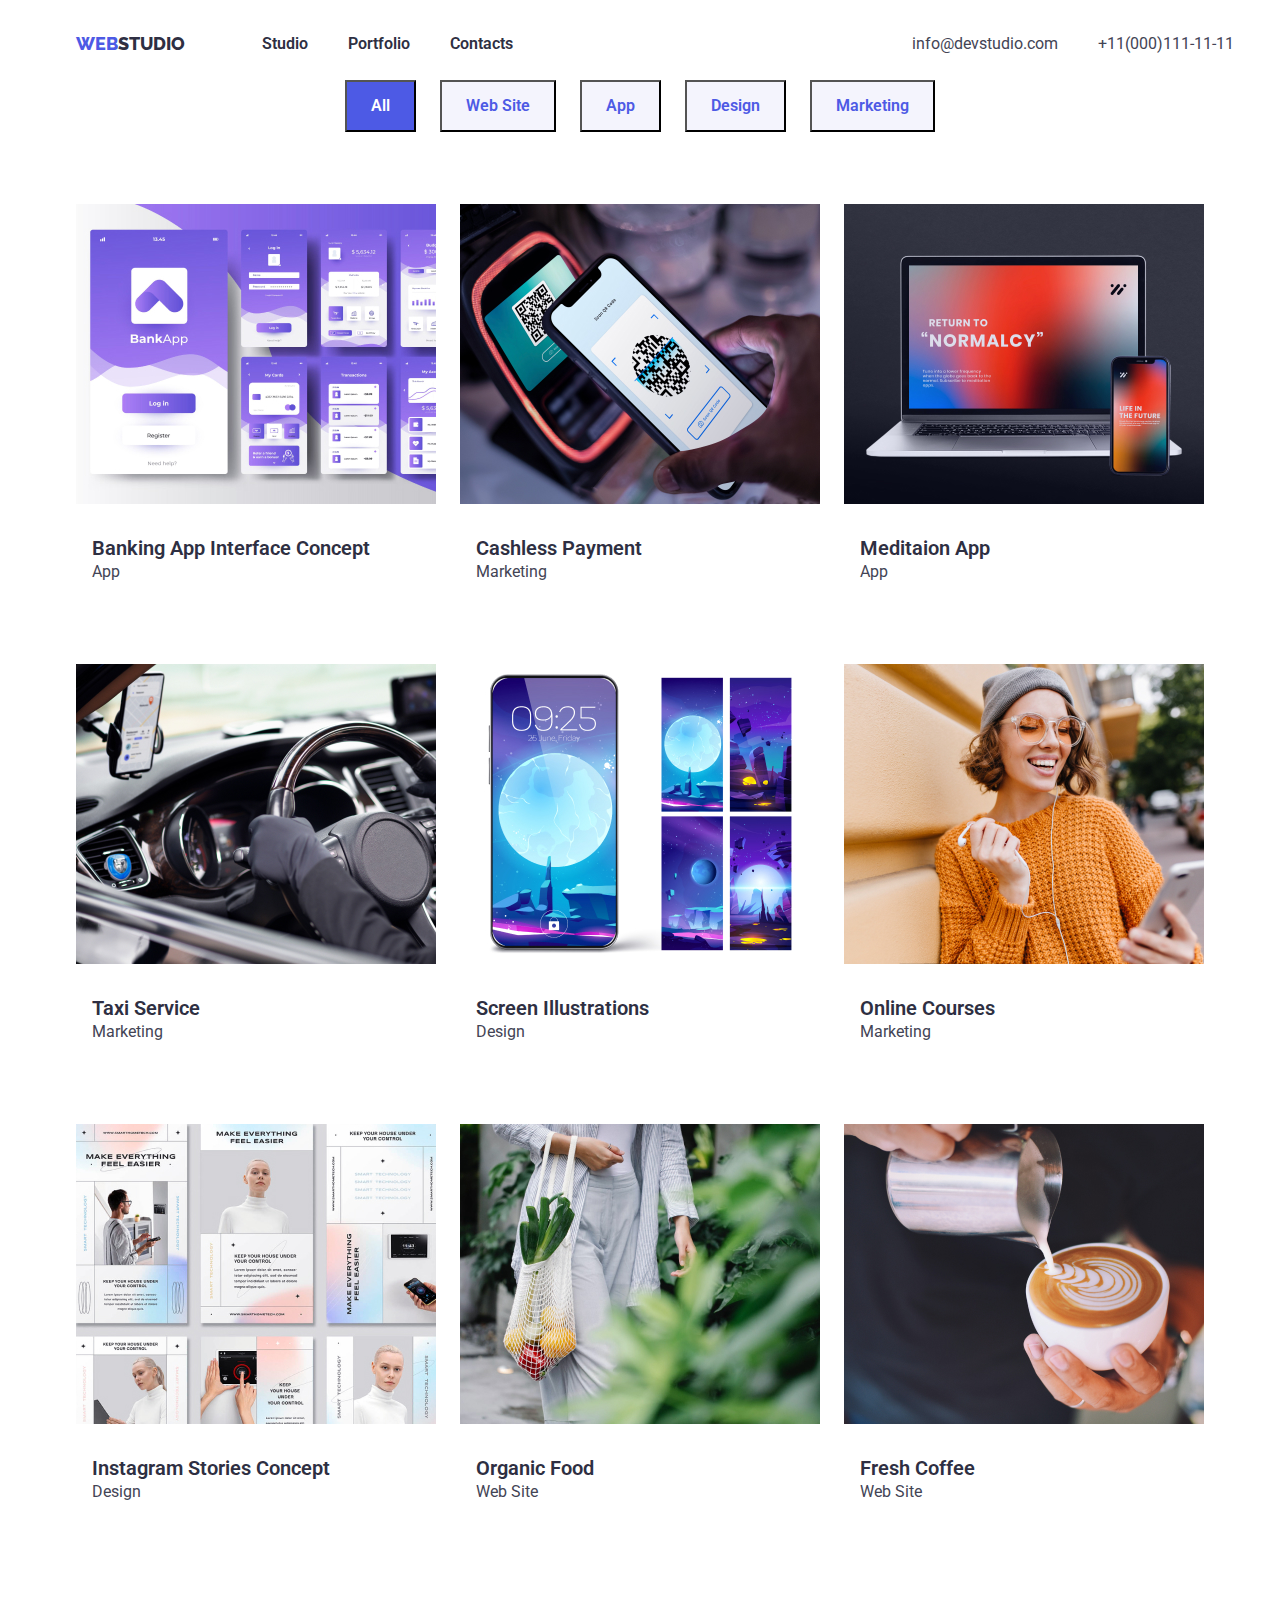
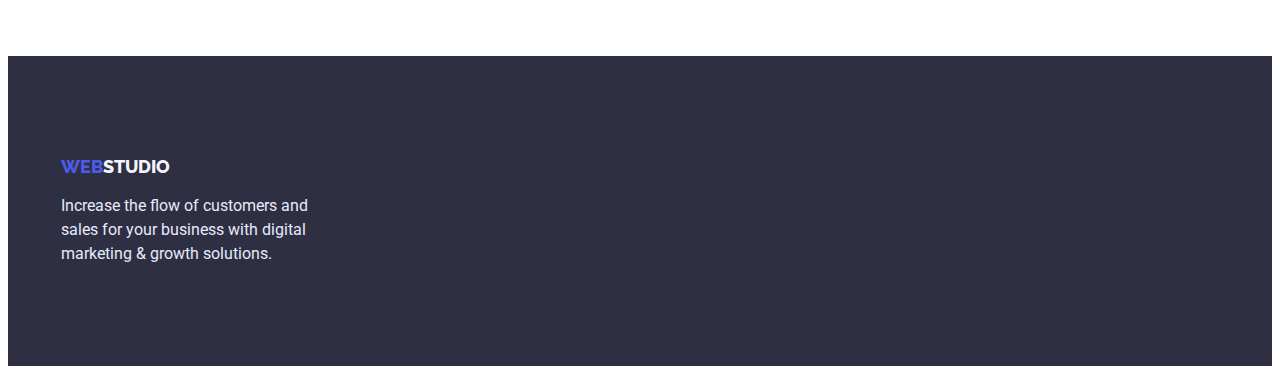
==== commit 1d36d2ed: "дз 3 доопрацювання" ====
--- a/portfolio.html
+++ b/portfolio.html
@@ -41,63 +41,63 @@
         <h1 class="visually-hidden">Works</h1>
         <ul style="list-style-type:none" class="portfolio-cards_list">
             <li class="portfolio-cards_item"> 
-                <img src="./images2/1.jpg" alt="App" width="360">
+                <img class="img-portfolio" src="./images2/1.jpg" alt="App" width="360">
                 <div class="portfolio-cards_box">
                 <h2 class="content">Banking App Interface Concept</h2>
                 <p class="text-item">App</p>
             </div>
             </li>
             <li class="portfolio-cards_item">
-                <img src="./images2/2.jpg" alt="Marketing" width="360">
+                <img class="img-portfolio" src="./images2/2.jpg" alt="Marketing" width="360">
                 <div class="portfolio-cards_box">
                 <h2 class="content">Cashless Payment</h2>
                 <p class="text-item">Marketing</p>
             </div>
             </li>
             <li class="portfolio-cards_item">
-                 <img src="./images2/3.jpg" alt="App" width="360">
+                 <img class="img-portfolio" src="./images2/3.jpg" alt="App" width="360">
                  <div class="portfolio-cards_box">
                  <h2 class="content">Meditaion App</h2>
                  <p class="text-item">App</p>
                 </div>
             </li>
             <li class="portfolio-cards_item">
-                <img src="./images2/4.jpg" alt="Marketing" width="360">
+                <img class="img-portfolio" src="./images2/4.jpg" alt="Marketing" width="360">
                 <div class="portfolio-cards_box">
                  <h2 class="content">Taxi Service</h2>
                  <p class="text-item">Marketing</p>
                 </div>
             </li>
             <li class="portfolio-cards_item">
-                <img src="./images2/5.jpg" alt="Design" width="360">
+                <img class="img-portfolio" src="./images2/5.jpg" alt="Design" width="360">
                 <div class="portfolio-cards_box">
                 <h2 class="content">Screen Illustrations</h2>
                 <p class="text-item">Design</p>
             </div>
             </li>
             <li class="portfolio-cards_item">
-                <img src="./images2/6.jpg" alt="Marketing" width="360">
+                <img class="img-portfolio" src="./images2/6.jpg" alt="Marketing" width="360">
                 <div class="portfolio-cards_box">
                 <h2 class="content">Online Courses</h2>
                 <p class="text-item">Marketing</p>
             </div>
             </li>
             <li class="portfolio-cards_item">
-                <img src="./images2/7.jpg" alt="Design" width="360">
+                <img class="img-portfolio" src="./images2/7.jpg" alt="Design" width="360">
                 <div class="portfolio-cards_box">
                 <h2 class="content">Instagram Stories Concept</h2>
                 <p class="text-item">Design</p>
             </div>
             </li>
             <li class="portfolio-cards_item">
-                <img src="./images2/8.jpg" alt="Web Site" width="360">
+                <img class="img-portfolio" src="./images2/8.jpg" alt="Web Site" width="360">
                 <div class="portfolio-cards_box">
                 <h2 class="content">Organic Food</h2>
                 <p class="text-item">Web Site</p>
             </div> 
             </li>
             <li class="portfolio-cards_item">
-                <img src="./images2/9.jpg" alt="Web Site" width="360">
+                <img class="img-portfolio" src="./images2/9.jpg" alt="Web Site" width="360">
                 <div class="portfolio-cards_box">
                 <h2 class="content">Fresh Coffee</h2>
                 <p class="text-item">Web Site</p>
--- a/css/styles.css
+++ b/css/styles.css
@@ -41,17 +41,18 @@
 font-weight: 600;
 font-size: 16px;
 line-height: 1.5;
-color: var(--NAVYBLUE);
+
 }
 
 .list-studio{
+color: var(--NAVYBLUE);
 text-decoration: none;
 list-style-type: none;
 }
 
 .list-studio:hover,
 .list-studio:focus{
-color: var(--slate);
+color: var(--iris);
 }
 
 .list-studio:active{
@@ -59,12 +60,13 @@
 }
 
 .list-portfolio{
+color: var(--NAVYBLUE);
 text-decoration: none;  
 }
 
 .list-portfolio:hover,
 .list-portfolio:focus{
-color: var(--slate);
+color: var(--iris);
 }
 
 .list-portfolio:active{
@@ -72,12 +74,13 @@
 }
 
 .list-contacts{
+color: var(--NAVYBLUE);
 text-decoration: none;  
 }
 
 .list-contacts:hover,
 .list-contacts:focus{
-color: var(--slate);
+color: var(--iris);
 }
 
 .list-contacts:active{
@@ -93,7 +96,7 @@
 
 .mail:hover,
 .mail:focus{
-color: var(--slate);
+color: var(--iris);
 }
 
 .tel{
@@ -251,7 +254,7 @@
 
 .link:hover,
 .link:focus{
-color: var(--slate);
+color: var(--iris);
 }
 
 .link:active{
@@ -374,13 +377,13 @@
 h2,
 h3,
 p {
-	margin: 0;
+margin: 0;
 }
 
 ul {
-	list-style: none;
-	padding-left: 0;
-	margin: 0;
+list-style: none;
+padding-left: 0;
+margin: 0;
 }
 
 .container{
@@ -398,69 +401,78 @@
 /* one page */ 
 
 .logo-link{
+display: block; 
+padding-top: 24px;
+padding-bottom: 24px;
+}
+
+.list{
+display: flex; 
+margin-left: 77px;
+}
+
+.list-studio{
+    margin-right: 40px; 
     display: block; 
     padding-top: 24px;
     padding-bottom: 24px; 
 }
 
-.list{
-display: flex; 
-padding-top: 24px;
-padding-bottom: 24px;
-margin-left: 77px;
-}
-
-.header-list_items{
-    margin-right: 40px; 
-    display: block; 
-    padding-top: 24px;
-    padding-bottom: 24px;   
-}
-
-.header-list_items:last-child{
-margin-right: 0;
-}
-
-.subject-list{
-    display: flex;
-    padding-top: 24px;
-    padding-bottom: 24px;
-    margin-left: auto;
-}
-
-.subject-list_item{
+.list-portfolio{
     margin-right: 40px; 
     display: block; 
     padding-top: 24px;
     padding-bottom: 24px;
 }
 
-
-.subject-list .subject-list_item + .subject-list_item {
-    margin-left: 40px;
-}
+.list-contacts{
+   margin-right: 0;
+    display: block; 
+    padding-top: 24px;
+    padding-bottom: 24px;
+}
+
+
+.subject-list{
+display: flex;
+margin-left: auto;
+}
+
+.mail{
+margin-right: 40px; 
+display: block; 
+padding-top: 24px;
+padding-bottom: 24px;  
+}
+
+.tel{
+display: block; 
+padding-top: 24px;
+padding-bottom: 24px;
+}
+
 
 .container-main_navi{
-    display: flex;
-    align-items: center; 
-    margin-right: 156px;
-    margin-left: 156px;
+display: flex;
+width: 1158px;
+padding: 0 15px;
+margin: 0 auto;
 }
 
 .hero{
-    text-align: center;
-}
-
-.title-button{
-    padding-top: 192px;
-    padding-bottom: 192px;
-    margin-right: auto;
-  margin-left: auto;
-  width: 492px;
+text-align: center;
+padding-top: 192px;
+padding-bottom: 192px;
+}
+
+.container-hero{
+margin-right: auto;
+margin-left: auto;
+width: 492px;
 }
 
 .title{
-    display: block;
+display: block;
 }
 
 .button{
@@ -471,41 +483,60 @@
 }
 
 .visually-hidden{
-visibility: hidden;  
+position: absolute;
+width: 1px;
+height: 1px;
+margin: -1px;
+border: 0;
+padding: 0;
+ white-space: nowrap;
+clip-path: inset(100%);
+clip: rect(0 0 0 0);
+overflow: hidden;
+}
+
+.about-us_list{
+padding-top: 120px;
+padding-bottom: 120px;
 }
 
 .about-us{
 display: flex;
 justify-content: center;
 gap: 24px;
+}
+
+.item{
+margin-bottom: 8px;
+}
+
+.about-us_item{
+ width: 264px;
+}
+
+.work-section{
+padding-bottom: 120px;
+}
+
+.work{
+text-align: center;
+margin-bottom: 72px;
+}
+
+.work-list{
+display: flex;
+justify-content: center;
+gap: 24px;
+}
+
+.we{
 padding-top: 120px;
 padding-bottom: 120px;
 }
 
-.about-us_item{
- width: 264px;
-}
-
-.work{
-text-align: center;
-}
-
-.work-list{
-display: flex;
-justify-content: center;
-padding-bottom: 120px;
-gap: 24px;
-}
-
-.work-list_item{
- margin-top: 72px;
-margin-bottom: 120px;
-}
-
-
 .comanda{
 text-align: center; 
-padding-top: 120px; 
+margin-bottom: 72px; 
 }
 
 .comanda-list{
@@ -514,21 +545,25 @@
 margin-top: 72px;
 }
 
-.comanda-we{
-    margin-bottom: 120px;
-}
-
 .comanda-we_item{
-padding-top: 32px;
-padding-bottom: 64px;
-padding-left: 64px;
-padding-right: 64px;
+padding: 32px 16px;
+text-align: center;
+}
+
+.name{
+margin-bottom: 8px;
+}
+
+.img{
+display: block;
+max-width: 100%; 
+height: auto;
 }
 
 
 .footer{
-    padding-top: 100px;
-    padding-bottom: 100px;
+padding-top: 100px;
+padding-bottom: 100px;
 }
 
 .footer-logo_links{
@@ -549,43 +584,47 @@
 
 .logo-type{
 display: block;
-}
-
-.header-list{
-display: flex;
 padding-top: 24px;
 padding-bottom: 24px;
+}
+
+.header-list{
+display: flex;
 margin-left: 77px;
 }
 
-.heder-list_item{
+.link{
+    margin-right: 40px; 
+    display: block; 
+    padding-top: 24px;
+    padding-bottom: 24px; 
+}
+
+.header-listt{
+display: flex;
+margin-left: auto;
+}
+
+
+.e-mail{
 margin-right: 40px; 
 display: block; 
 padding-top: 24px;
 padding-bottom: 24px;
 }
-
-
-.heder-list_item:last-child{
-margin-right: 0;
-}
-
-.header-listt{
-display: flex;
+    
+.phone{
+display: block; 
 padding-top: 24px;
-padding-bottom: 24px;
-margin-left: auto;
-}
-
-.header-listt .heder-listt_item + .heder-listt_item {
-margin-left: 40px;
-} 
+padding-bottom: 24px; 
+}
+    
 
 .container-main_nav{
 display: flex;
-align-items: center;
-margin-left: 156px;
-margin-right: 156px;
+width: 1158px;
+padding: 0 15px;
+margin: 0 auto;
 }
 
 .portfolio-btn_list{
@@ -595,14 +634,10 @@
 margin-bottom: 72px;
 }
 
-.portfolio-btn_item{
-
-}
-
 .portfolio-btn-all{
-    line-height: 1.5;
-    font-size: 16px;
-    padding: 12px 24px;
+line-height: 1.5;
+font-size: 16px;
+padding: 12px 24px;
 }
 
 .portfolio-btn{
@@ -631,6 +666,12 @@
 margin-bottom: 120px;
 }
 
+.img-portfolio{
+display: block;
+max-width: 100%; 
+height: auto;   
+}
+
 /*.portfolio-cards_item{
     flex-basis: calc ( (100% - 2 * 24px) / 3);  
     }*/
@@ -655,4 +696,10 @@
 
 .logo-text{ 
 margin-top: 16px;
-}+}
+
+
+
+
+
+
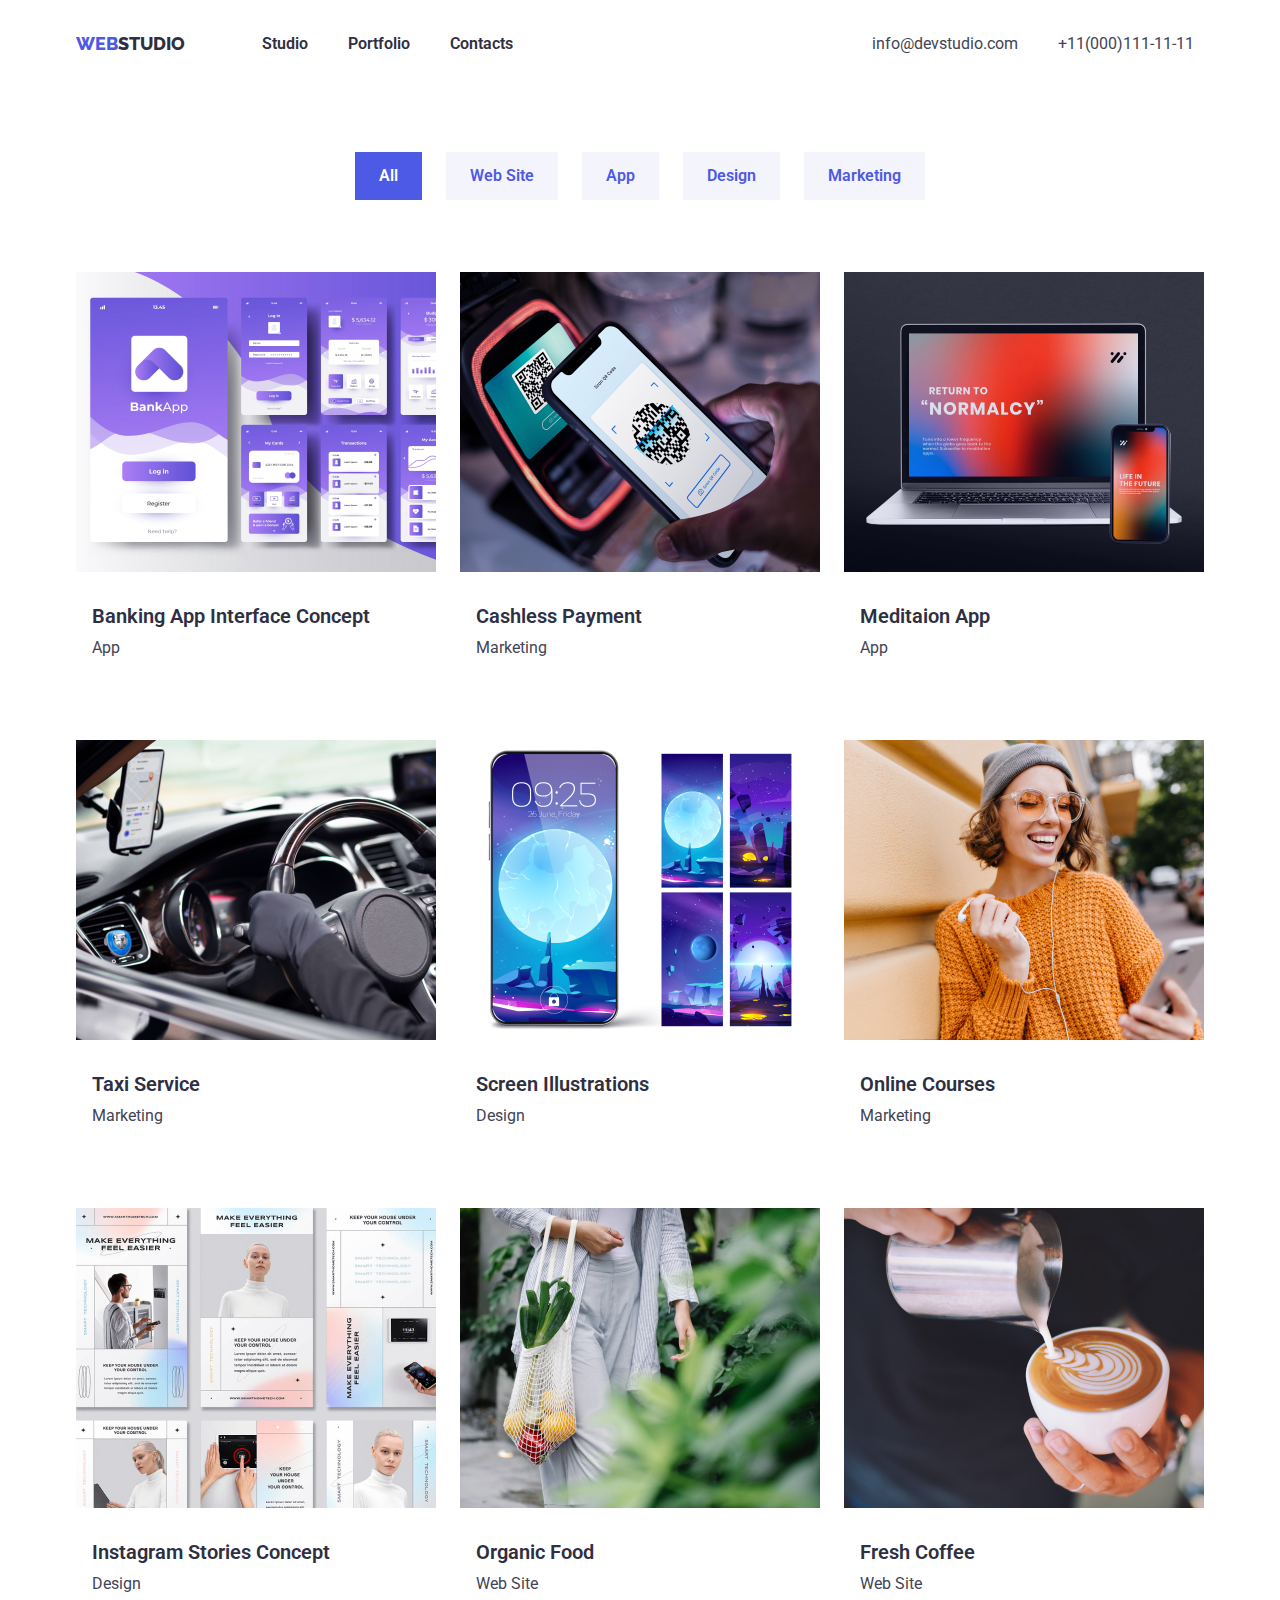
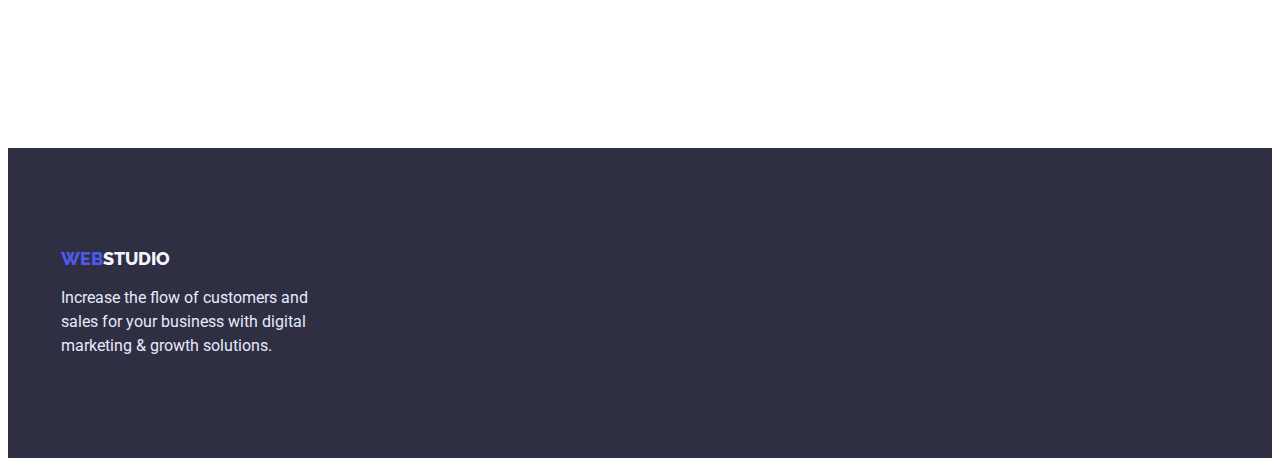
==== commit d7335117: "дз 3 правки" ====
--- a/portfolio.html
+++ b/portfolio.html
@@ -28,7 +28,7 @@
     </div> 
 </header>
 <main>
-    <section>
+    <section class="section-portfolio">
     <div class="container">
     <ul style="list-style-type:none" class="portfolio-btn_list">
         <li class="portfolio-btn_item"><button type="button" class="portfolio-btn-all"> <span class="portfolio-all">All</span> </button></li>
--- a/css/styles.css
+++ b/css/styles.css
@@ -411,25 +411,27 @@
 margin-left: 77px;
 }
 
+.header-list_items{
+ margin-right: 40px; 
+}
+
 .list-studio{
-    margin-right: 40px; 
-    display: block; 
-    padding-top: 24px;
-    padding-bottom: 24px; 
+display: block; 
+padding-top: 24px;
+padding-bottom: 24px; 
 }
 
 .list-portfolio{
-    margin-right: 40px; 
-    display: block; 
-    padding-top: 24px;
-    padding-bottom: 24px;
+display: block; 
+padding-top: 24px;
+padding-bottom: 24px;
 }
 
 .list-contacts{
-   margin-right: 0;
-    display: block; 
-    padding-top: 24px;
-    padding-bottom: 24px;
+margin-right: 0;
+display: block; 
+padding-top: 24px;
+padding-bottom: 24px;
 }
 
 
@@ -438,8 +440,11 @@
 margin-left: auto;
 }
 
+.subject-list_item{
+margin-right: 40px;
+}
+
 .mail{
-margin-right: 40px; 
 display: block; 
 padding-top: 24px;
 padding-bottom: 24px;  
@@ -542,17 +547,18 @@
 .comanda-list{
 display: flex;
 gap: 24px;
-margin-top: 72px;
 }
 
 .comanda-we_item{
 padding: 32px 16px;
 text-align: center;
+border-radius: 0px 0px 4px 4px;
 }
 
 .name{
 margin-bottom: 8px;
 }
+
 
 .img{
 display: block;
@@ -567,8 +573,8 @@
 }
 
 .footer-logo_links{
+ display: block;
  width: 264px;
-display: flex;
 flex-wrap: wrap; 
 }
 
@@ -593,11 +599,15 @@
 margin-left: 77px;
 }
 
+.heder-list_item{
+margin-right: 40px; 
+}
+
 .link{
-    margin-right: 40px; 
-    display: block; 
-    padding-top: 24px;
-    padding-bottom: 24px; 
+
+display: block; 
+padding-top: 24px;
+padding-bottom: 24px; 
 }
 
 .header-listt{
@@ -605,9 +615,11 @@
 margin-left: auto;
 }
 
+.heder-listt_item{
+margin-right: 40px;    
+}
 
 .e-mail{
-margin-right: 40px; 
 display: block; 
 padding-top: 24px;
 padding-bottom: 24px;
@@ -627,6 +639,11 @@
 margin: 0 auto;
 }
 
+.section-portfolio{
+padding-top: 72px;
+padding-bottom: 120px;
+}
+
 .portfolio-btn_list{
 display: flex;
 justify-content: center;
@@ -638,12 +655,14 @@
 line-height: 1.5;
 font-size: 16px;
 padding: 12px 24px;
+border: 0;
 }
 
 .portfolio-btn{
 line-height: 1.5;
 font-size: 16px;
 padding: 12px 24px;
+border: 0;
 }
 
 .portfolio-cards_list{
@@ -653,7 +672,6 @@
 }
 
 .portfolio-cards_item{
-display: block;
 margin-right: 24px;
 margin-bottom: 48px;
 }
@@ -663,8 +681,9 @@
 }
 
 .portfolio-cards_item:nth-last-child(-n + 3){
-margin-bottom: 120px;
-}
+ margin-bottom: 0;
+}
+
 
 .img-portfolio{
 display: block;
@@ -680,18 +699,23 @@
 
 .portfolio-cards_box{
 padding: 32px 16px;
-
+border: 0.5px var(--CLOUD);
+border-top: 0;
+}
+
+.content{
+margin-bottom: 8px;
 }
 
 .footer-list{
-    padding-top: 100px;
-    padding-bottom: 100px;
+padding-top: 100px;
+padding-bottom: 100px;
 }
 
 .footer-logo_box{
-    width: 264px;
-    display: flex;
-    flex-wrap: wrap; 
+width: 264px;
+display: flex;
+flex-wrap: wrap; 
 }
 
 .logo-text{ 
